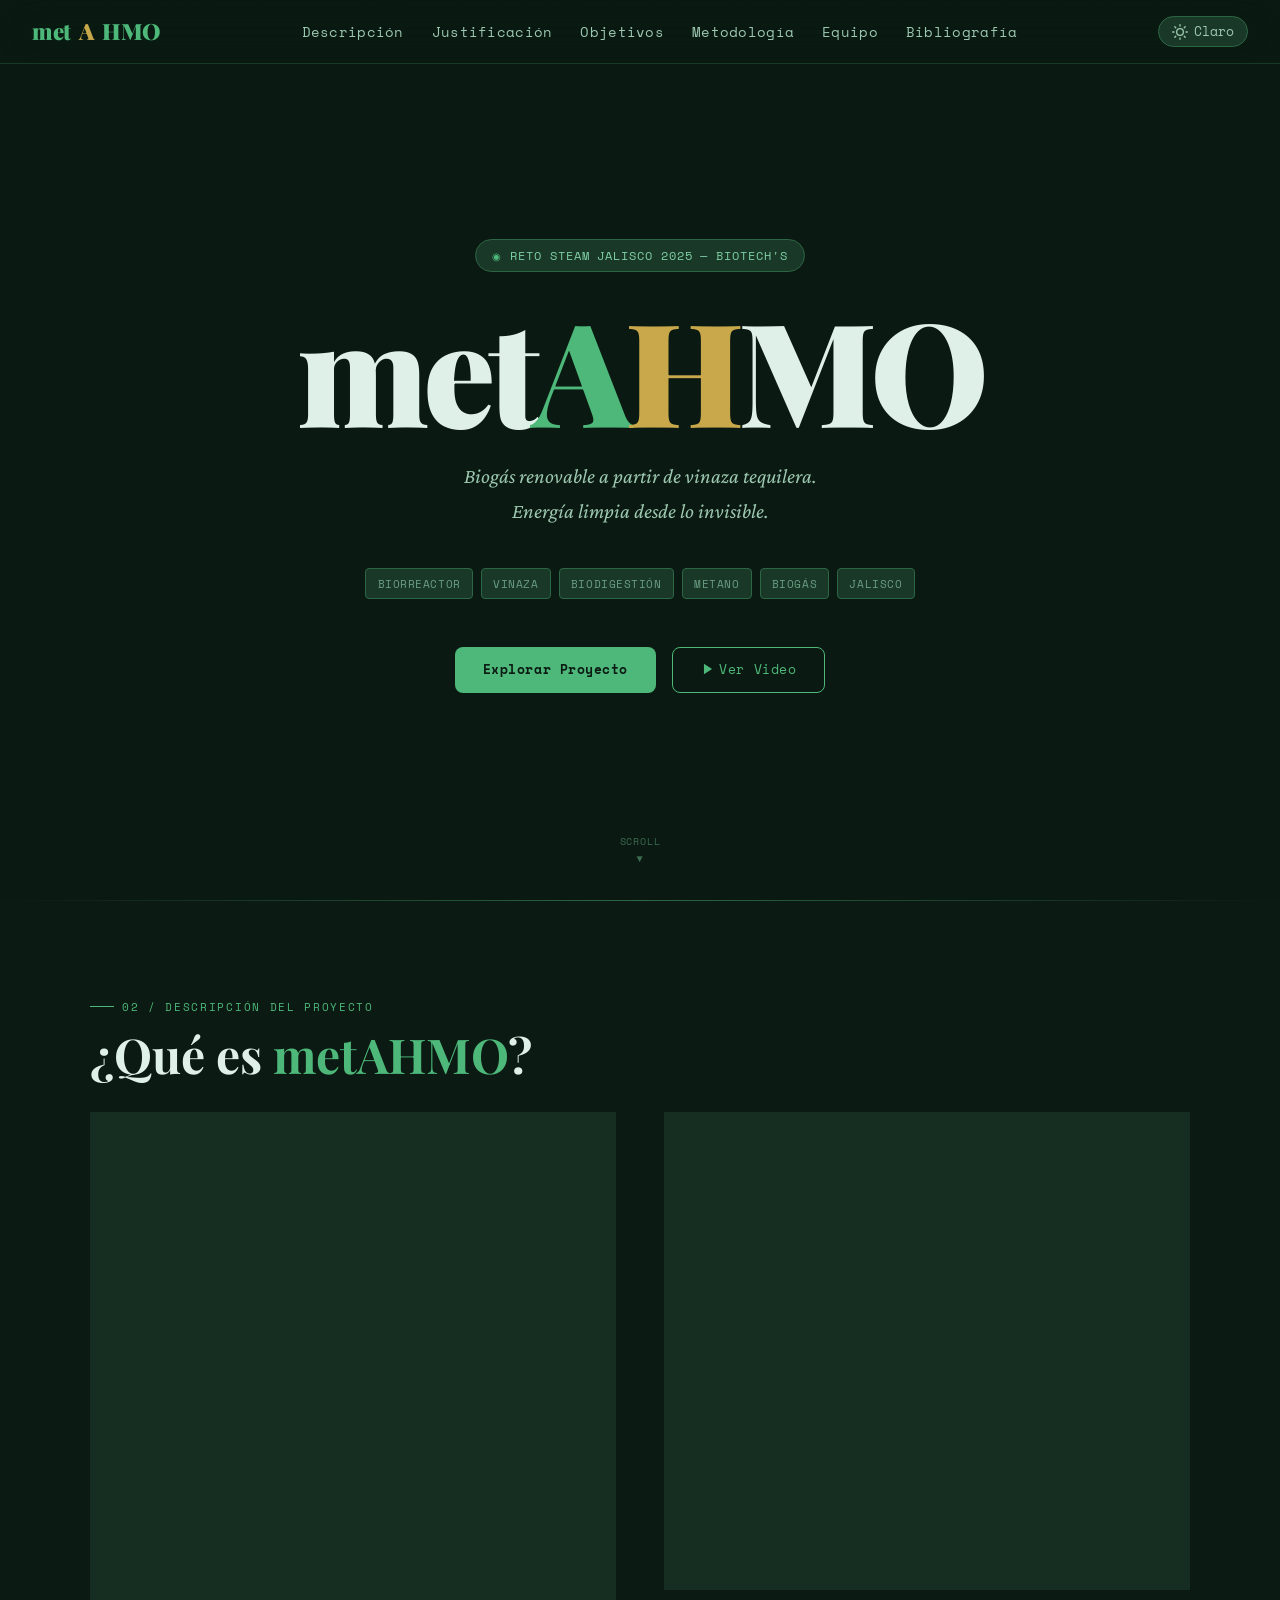
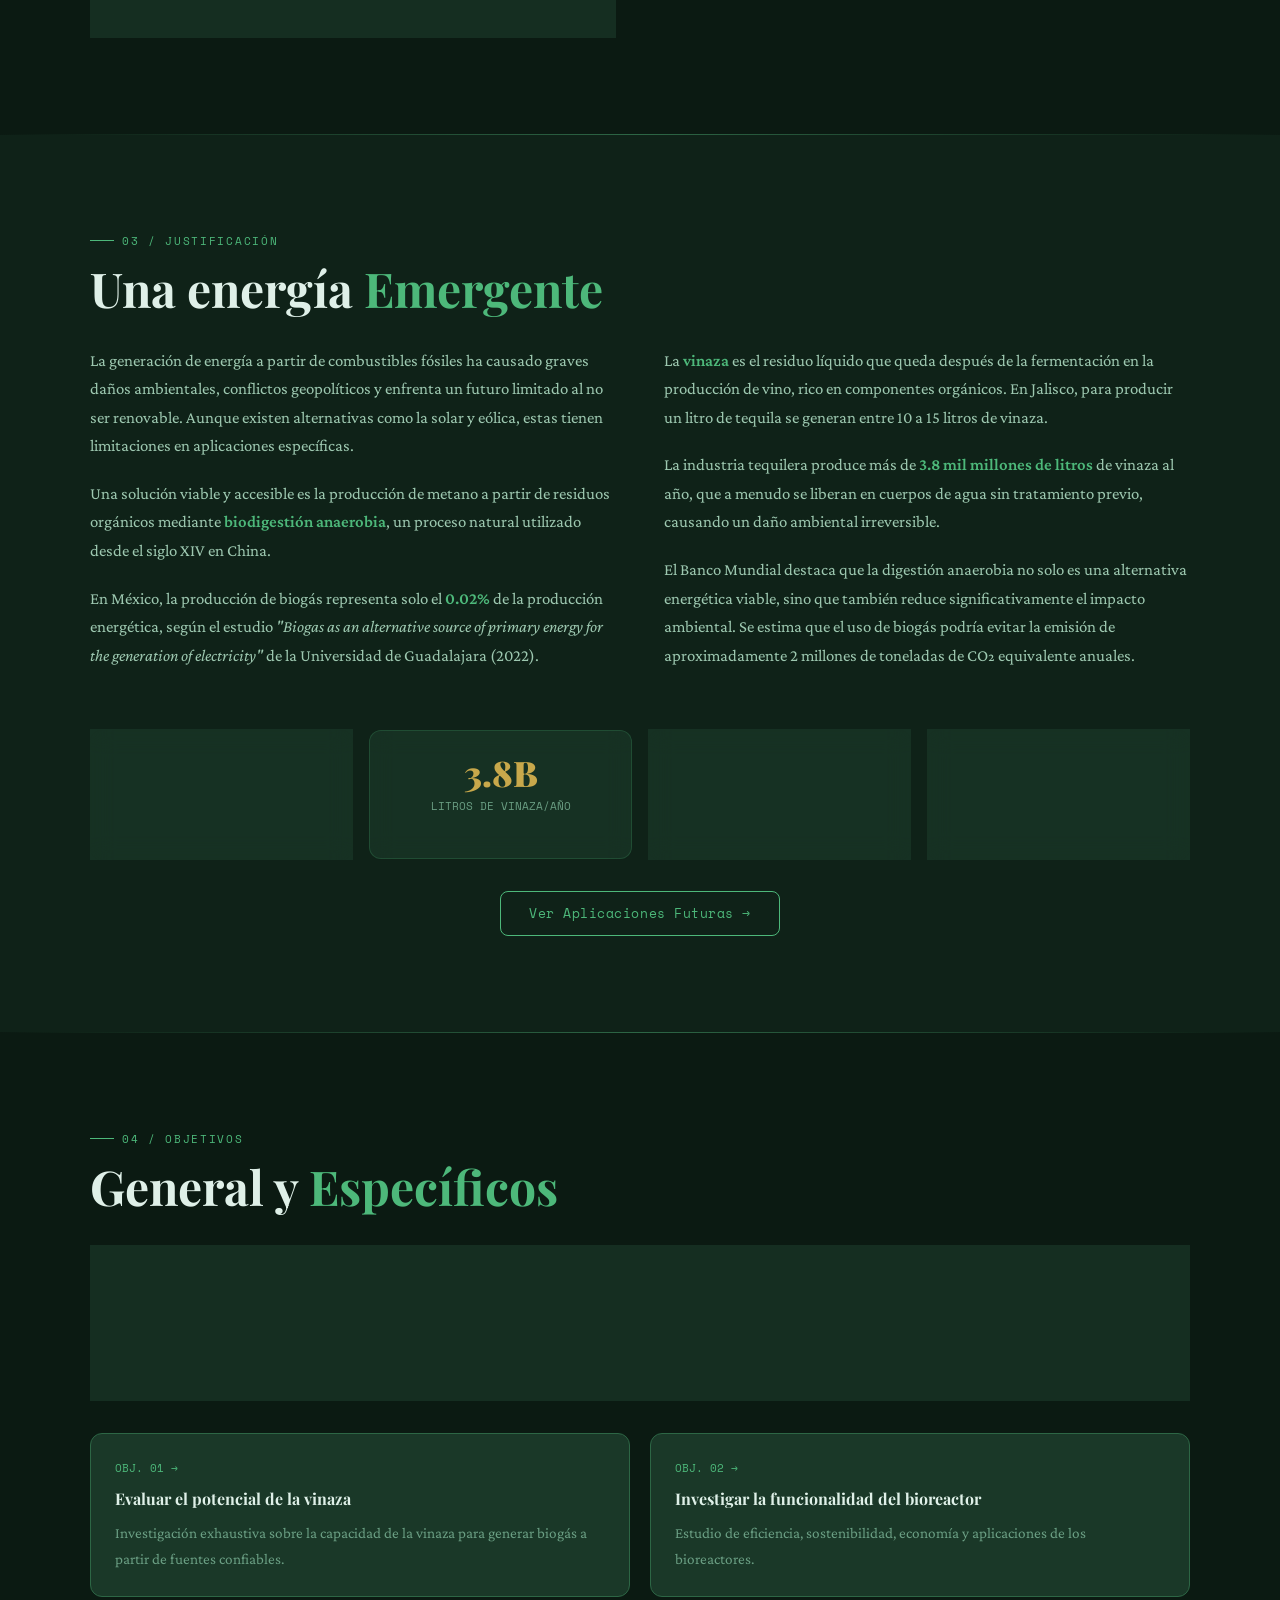
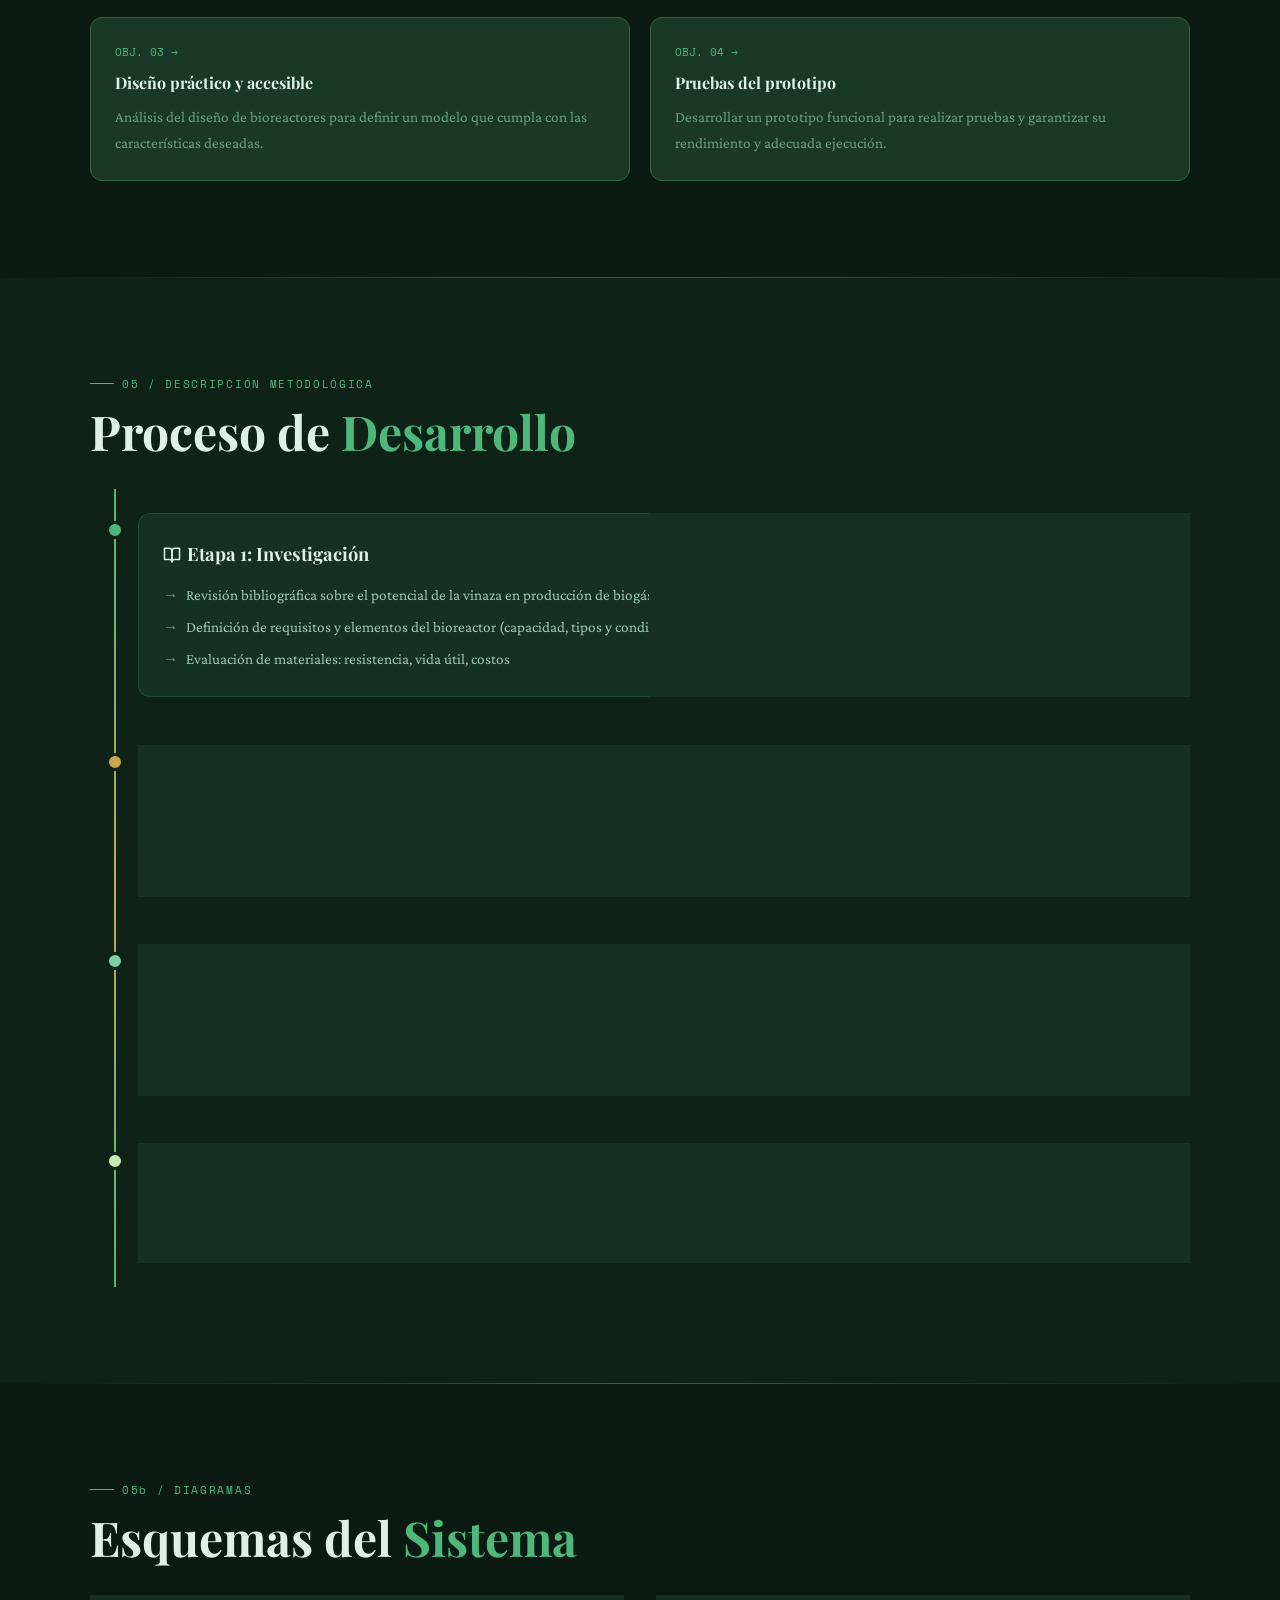
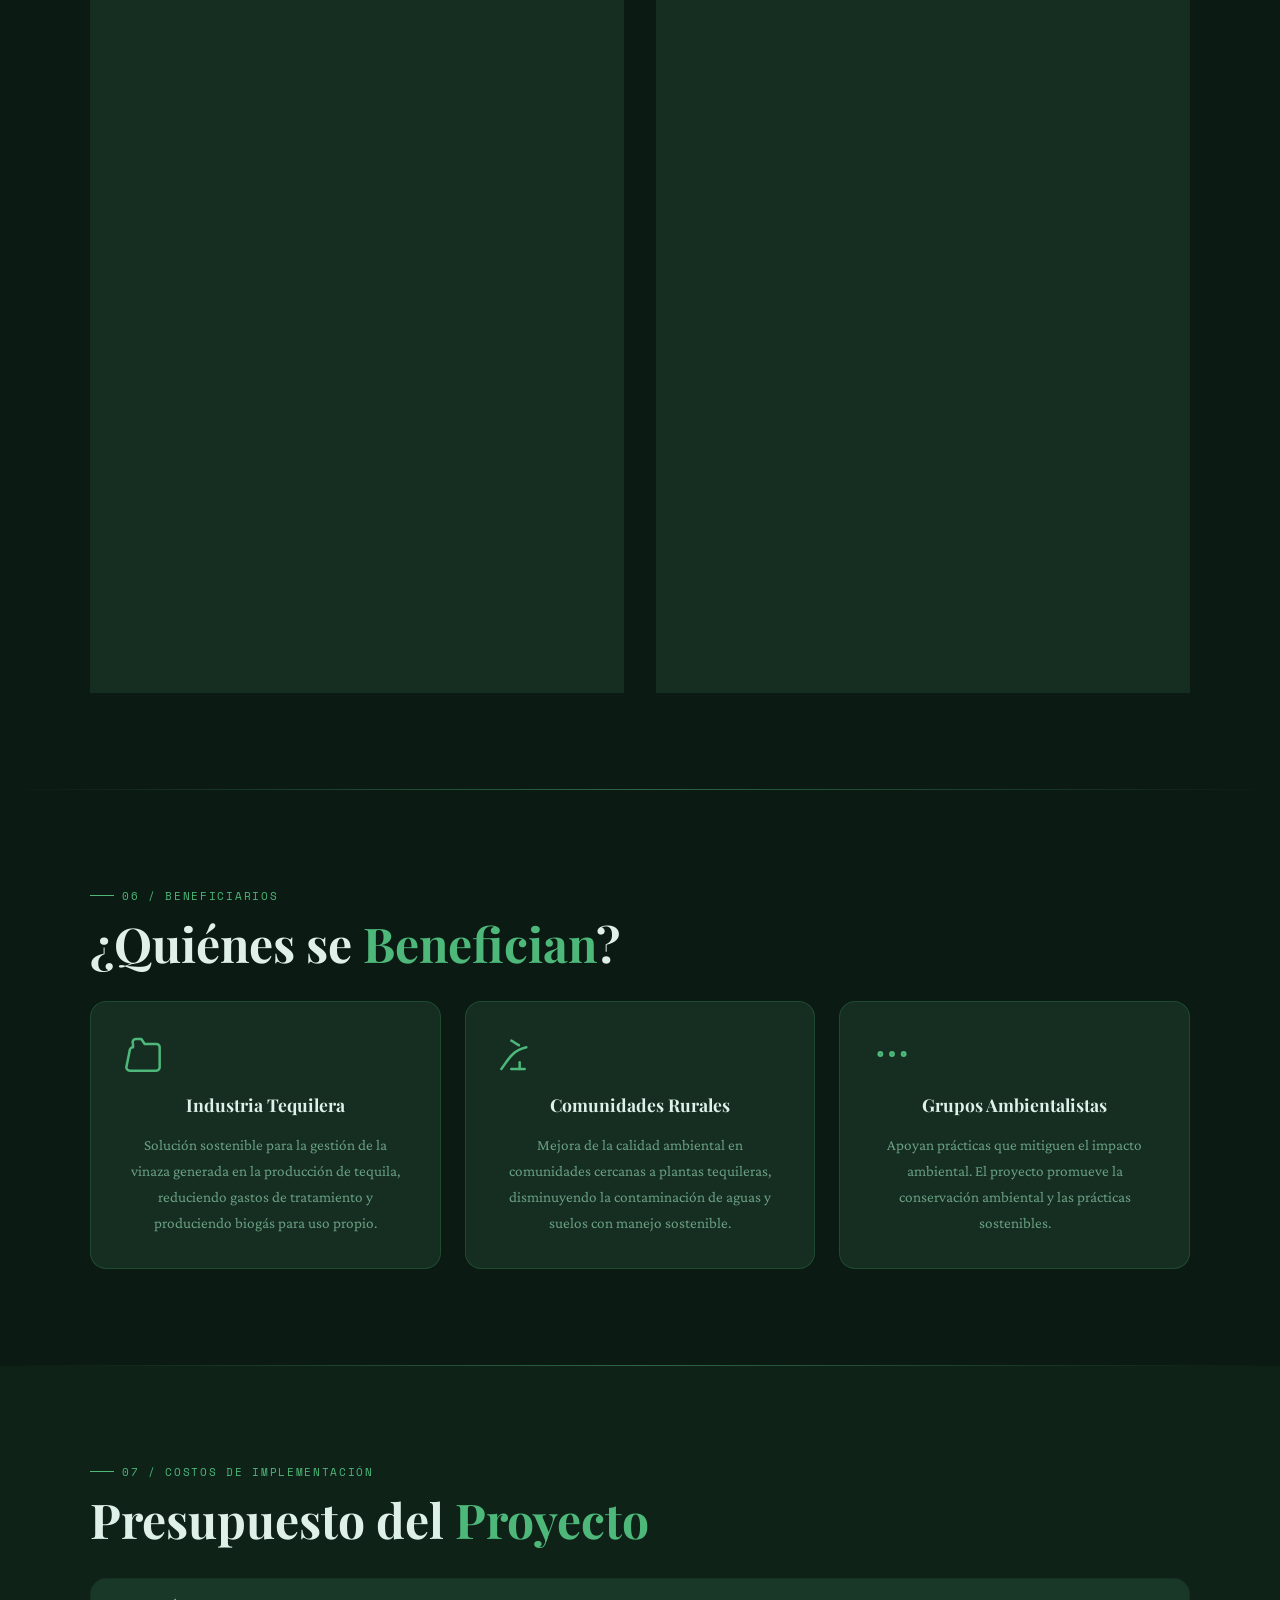
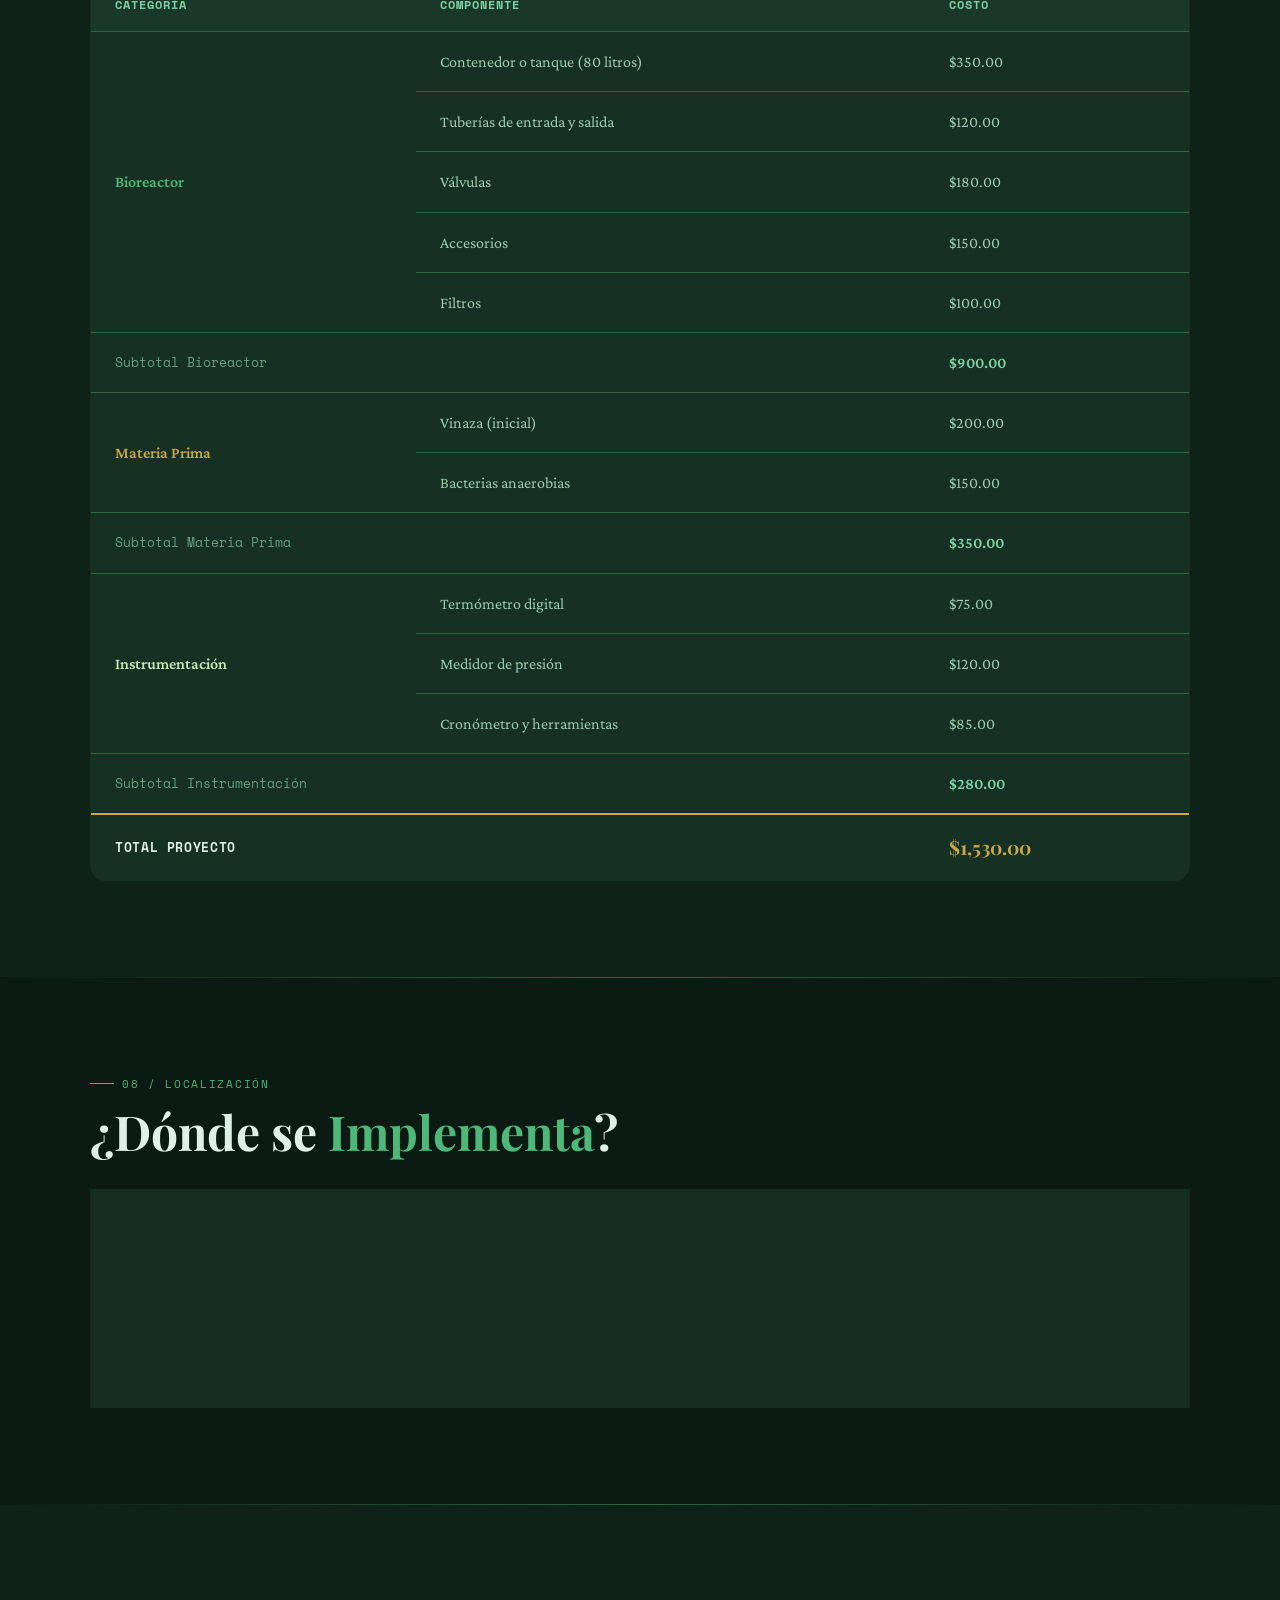
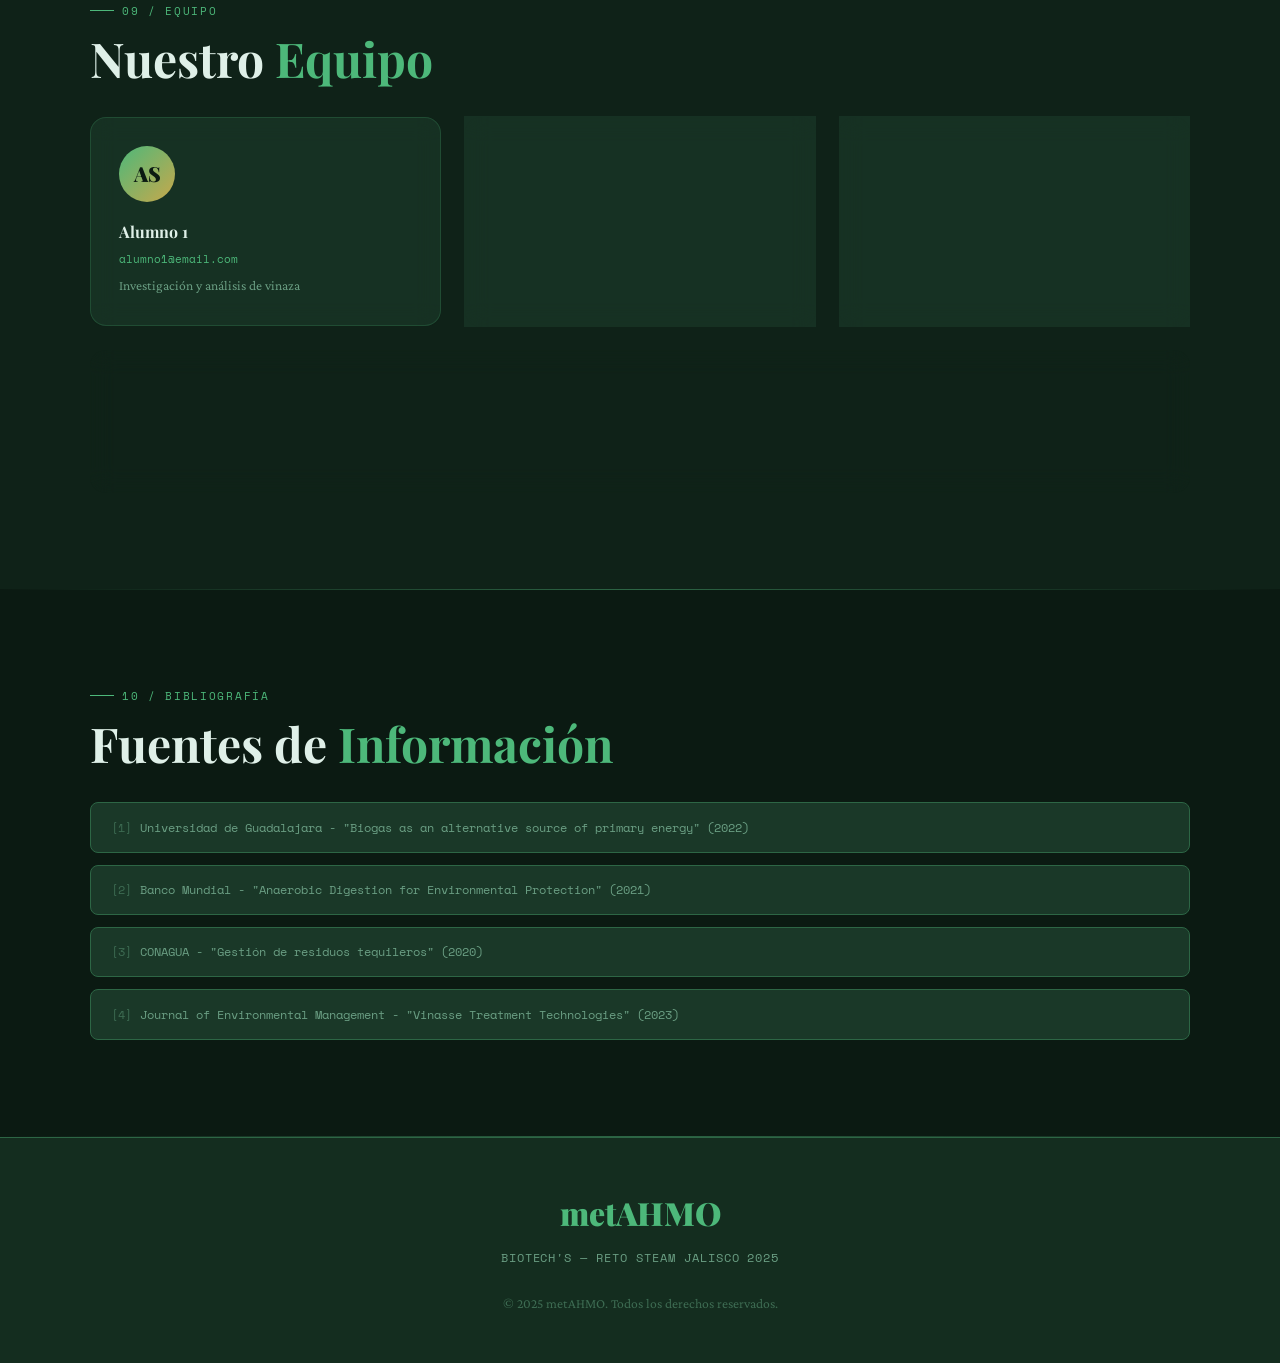
==== index.html @ d29d933d "Refactor HTML - separate CSS and JavaScript files" ====
<!DOCTYPE html>
<html lang="es" data-theme="dark">
<head>
<meta charset="UTF-8">
<meta name="viewport" content="width=device-width, initial-scale=1.0">
<title>metAHMO — Reto STEAM Jalisco 2025</title>
<link href="https://fonts.googleapis.com/css2?family=Playfair+Display:ital,wght@0,400;0,700;0,900;1,400&family=Crimson+Pro:ital,wght@0,300;0,400;0,600;1,300&family=Space+Mono:wght@400;700&display=swap" rel="stylesheet">
<link rel="stylesheet" href="styles.css">
</head>
<body>

<!-- RIPPLE BACKGROUND -->
<div class="ripple-bg" aria-hidden="true">
  <span></span><span></span><span></span><span></span>
</div>

<!-- NAVBAR -->
<nav id="navbar">
  <a class="nav-logo" href="#inicio">met<span class="dot">A</span>HMO</a>
  <ul class="nav-links" id="navLinks">
    <li><a href="#descripcion">Descripción</a></li>
    <li><a href="#justificacion">Justificación</a></li>
    <li><a href="#objetivos">Objetivos</a></li>
    <li><a href="#metodologia">Metodología</a></li>
    <li><a href="#equipo">Equipo</a></li>
    <li><a href="#bibliografia">Bibliografía</a></li>
  </ul>
  <div class="nav-right">
    <button class="theme-btn" onclick="toggleTheme()" id="themeBtn">
      <span class="theme-icon" id="themeIcon">
        <svg id="iconSun" viewBox="0 0 24 24"><circle cx="12" cy="12" r="5"/><line x1="12" y1="1" x2="12" y2="3"/><line x1="12" y1="21" x2="12" y2="23"/><line x1="4.22" y1="4.22" x2="5.64" y2="5.64"/><line x1="18.36" y1="18.36" x2="19.78" y2="19.78"/><line x1="1" y1="12" x2="3" y2="12"/><line x1="21" y1="12" x2="23" y2="12"/><line x1="4.22" y1="19.78" x2="5.64" y2="18.36"/><line x1="18.36" y1="5.64" x2="19.78" y2="4.22"/></svg>
        <svg id="iconMoon" viewBox="0 0 24 24" style="display:none"><path d="M21 12.79A9 9 0 1 1 11.21 3 7 7 0 0 0 21 12.79z"/></svg>
      </span>
      <span id="themeLabel">Claro</span>
    </button>
    <div class="hamburger" onclick="toggleMenu()" id="hamburger">
      <span></span><span></span><span></span>
    </div>
  </div>
</nav>

<!-- ══════════════════════════════════════════ HERO -->
<section class="hero" id="inicio">
  <div class="hero-badge">RETO STEAM JALISCO 2025 — BIOTECH'S</div>
  <h1 class="hero-title">
    <span class="main">met<span class="accent-word">A</span><span class="gold-word">H</span>MO</span>
  </h1>
  <p class="hero-subtitle">
    Biogás renovable a partir de vinaza tequilera.<br>
    <em>Energía limpia desde lo invisible.</em>
  </p>
  <div class="hero-tags">
    <span class="tag">BIORREACTOR</span>
    <span class="tag">VINAZA</span>
    <span class="tag">BIODIGESTIÓN</span>
    <span class="tag">METANO</span>
    <span class="tag">BIOGÁS</span>
    <span class="tag">JALISCO</span>
  </div>
  <div class="hero-cta">
    <a class="btn-primary" href="#descripcion">Explorar Proyecto</a>
    <button class="btn-outline" onclick="openModal('modal-video')"><svg width="14" height="14" viewBox="0 0 24 24" fill="currentColor" stroke="none" style="display:inline;vertical-align:-2px;margin-right:0.3rem"><polygon points="5 3 19 12 5 21 5 3"></polygon></svg>Ver Video</button>
  </div>
  <div class="scroll-hint">SCROLL<br>▼</div>
</section>

<div class="divider"></div>

<!-- ══════════════════════════════════════════ DESCRIPCIÓN -->
<section id="descripcion">
  <div class="section-inner reveal">
    <div class="section-label">02 / DESCRIPCIÓN DEL PROYECTO</div>
    <h2 class="section-title">¿Qué es <em>metAHMO</em>?</h2>
    <div class="desc-grid">
      <div class="desc-card">
        <div class="lang-badge">
          <svg width="18" height="14" viewBox="0 0 18 14" fill="none" xmlns="http://www.w3.org/2000/svg" style="border-radius:2px;flex-shrink:0"><rect width="6" height="14" fill="#006847"/><rect x="6" width="6" height="14" fill="#FFFFFF"/><rect x="12" width="6" height="14" fill="#CE1126"/></svg>
          ESPAÑOL
        </div>
        <p>Nuestro proyecto consiste en la creación de un <strong>bioreactor de 80 litros</strong> para la producción de biogás, una fuente de energía limpia y sustentable obtenida a partir de la <strong>vinaza</strong>, residuo líquido de la industria tequilera.</p>
        <p>Este sistema aprovechará la <strong>biodigestión anaerobia</strong> para convertir este residuo líquido en gas metano utilizable como combustible. No solo nos enfocamos en la eficiencia energética, sino también en la sostenibilidad ambiental.</p>
        <p>Elegimos el nombre <strong>"MetAhmo"</strong> porque refleja la esencia del proyecto: la primera parte hace referencia al metano, el principal combustible generado, mientras que "Ahmo", en náhuatl, significa agua.</p>
        <div class="keywords">
          <span class="tag">Biorreactor</span>
          <span class="tag">Vinaza</span>
          <span class="tag">Biodigestión</span>
          <span class="tag">Metano</span>
          <span class="tag">Biogás</span>
        </div>
      </div>
      <div class="desc-card">
        <div class="lang-badge" style="color:var(--text3);">
          <svg width="18" height="14" viewBox="0 0 18 14" fill="none" xmlns="http://www.w3.org/2000/svg" style="border-radius:2px;flex-shrink:0"><rect width="18" height="14" fill="#B22234"/><rect y="1" width="18" height="1" fill="#FFFFFF"/><rect y="3" width="18" height="1" fill="#FFFFFF"/><rect y="5" width="18" height="1" fill="#FFFFFF"/><rect y="7" width="18" height="1" fill="#FFFFFF"/><rect y="9" width="18" height="1" fill="#FFFFFF"/><rect y="11" width="18" height="1" fill="#FFFFFF"/><rect y="13" width="18" height="1" fill="#FFFFFF"/><rect width="7" height="7" fill="#3C3B6B"/></svg>
          ENGLISH
        </div>
        <p style="font-style:italic; color:var(--text3);">Our project involves the creation of an <strong style="color:var(--accent2)">80-liter bioreactor</strong> for the production of biogas, a clean and sustainable energy source obtained from <strong style="color:var(--accent2)">vinasse</strong>, a liquid waste from the tequila industry.</p>
        <p style="font-style:italic; color:var(--text3);">This system will leverage anaerobic <strong style="color:var(--accent2)">biodigestion</strong> to convert this liquid waste into usable methane gas as fuel. We focus not only on energy efficiency but also on environmental sustainability.</p>
        <p style="font-style:italic; color:var(--text3);">We chose the name <strong style="color:var(--accent2)">"MetAhmo"</strong> because it reflects the essence of the project: the first part refers to methane, the main fuel generated, while "Ahmo" in Nahuatl means water.</p>
        <div class="keywords">
          <span class="tag">Bioreactor</span>
          <span class="tag">Vinasse</span>
          <span class="tag">Biodigestion</span>
          <span class="tag">Methane</span>
          <span class="tag">Biogas</span>
        </div>
      </div>
    </div>
  </div>
</section>

<div class="divider"></div>

<!-- ══════════════════════════════════════════ JUSTIFICACIÓN -->
<section id="justificacion">
  <div class="section-inner reveal">
    <div class="section-label">03 / JUSTIFICACIÓN</div>
    <h2 class="section-title">Una energía <em>Emergente</em></h2>
    <div class="just-content">
      <p>La generación de energía a partir de combustibles fósiles ha causado graves daños ambientales, conflictos geopolíticos y enfrenta un futuro limitado al no ser renovable. Aunque existen alternativas como la solar y eólica, estas tienen limitaciones en aplicaciones específicas.</p>
      <p>Una solución viable y accesible es la producción de metano a partir de residuos orgánicos mediante <strong>biodigestión anaerobia</strong>, un proceso natural utilizado desde el siglo XIV en China.</p>
      <p>En México, la producción de biogás representa solo el <strong>0.02%</strong> de la producción energética, según el estudio <em>"Biogas as an alternative source of primary energy for the generation of electricity"</em> de la Universidad de Guadalajara (2022).</p>
      <p>La <strong>vinaza</strong> es el residuo líquido que queda después de la fermentación en la producción de vino, rico en componentes orgánicos. En Jalisco, para producir un litro de tequila se generan entre 10 a 15 litros de vinaza.</p>
      <p>La industria tequilera produce más de <strong>3.8 mil millones de litros</strong> de vinaza al año, que a menudo se liberan en cuerpos de agua sin tratamiento previo, causando un daño ambiental irreversible.</p>
      <p>El Banco Mundial destaca que la digestión anaerobia no solo es una alternativa energética viable, sino que también reduce significativamente el impacto ambiental. Se estima que el uso de biogás podría evitar la emisión de aproximadamente 2 millones de toneladas de CO₂ equivalente anuales.</p>
    </div>
    <div class="stat-row" style="columns:1; display:grid; grid-template-columns:repeat(4,1fr); gap:1rem; margin-top:2.5rem;">
      <div class="stat-card">
        <span class="stat-num">0.02%</span>
        <div class="stat-label">DE ENERGÍA EN MÉXICO VÍA BIOGÁS</div>
      </div>
      <div class="stat-card">
        <span class="stat-num">3.8B</span>
        <div class="stat-label">LITROS DE VINAZA/AÑO</div>
      </div>
      <div class="stat-card">
        <span class="stat-num">435K</span>
        <div class="stat-label">AUTOS EQUIVALENTES EVITADOS</div>
      </div>
      <div class="stat-card">
        <span class="stat-num">2M</span>
        <div class="stat-label">TON CO₂-EQ REDUCIDAS</div>
      </div>
    </div>
    <div style="text-align:center; margin-top:2rem;">
      <button class="btn-outline" onclick="openModal('modal-futuro')">Ver Aplicaciones Futuras →</button>
    </div>
  </div>
</section>

<div class="divider"></div>

<!-- ══════════════════════════════════════════ OBJETIVOS -->
<section id="objetivos">
  <div class="section-inner reveal">
    <div class="section-label">04 / OBJETIVOS</div>
    <h2 class="section-title">General y <em>Específicos</em></h2>
    <div class="obj-main">
      El objetivo de este proyecto es <strong>aprovechar al máximo la vinaza</strong>, utilizarla como materia prima para la producción de biogás. En este proceso se busca contribuir a la disminución de contaminación ambiental, generar energía renovable y demostrar la viabilidad técnica y económica de los bioreactores anaerobios.
    </div>
    <div class="obj-grid">
      <div class="obj-item" onclick="openModal('modal-obj1')">
        <div class="obj-num">OBJ. 01 →</div>
        <h4>Evaluar el potencial de la vinaza</h4>
        <p>Investigación exhaustiva sobre la capacidad de la vinaza para generar biogás a partir de fuentes confiables.</p>
      </div>
      <div class="obj-item" onclick="openModal('modal-obj2')">
        <div class="obj-num">OBJ. 02 →</div>
        <h4>Investigar la funcionalidad del bioreactor</h4>
        <p>Estudio de eficiencia, sostenibilidad, economía y aplicaciones de los bioreactores.</p>
      </div>
      <div class="obj-item" onclick="openModal('modal-obj3')">
        <div class="obj-num">OBJ. 03 →</div>
        <h4>Diseño práctico y accesible</h4>
        <p>Análisis del diseño de bioreactores para definir un modelo que cumpla con las características deseadas.</p>
      </div>
      <div class="obj-item" onclick="openModal('modal-obj4')">
        <div class="obj-num">OBJ. 04 →</div>
        <h4>Pruebas del prototipo</h4>
        <p>Desarrollar un prototipo funcional para realizar pruebas y garantizar su rendimiento y adecuada ejecución.</p>
      </div>
    </div>
  </div>
</section>

<div class="divider"></div>

<!-- ══════════════════════════════════════════ METODOLOGÍA -->
<section id="metodologia">
  <div class="section-inner reveal">
    <div class="section-label">05 / DESCRIPCIÓN METODOLÓGICA</div>
    <h2 class="section-title">Proceso de <em>Desarrollo</em></h2>
    <div class="method-steps">
      <div class="method-step">
        <div class="step-dot"></div>
        <div class="step-content">
          <h3><svg width="18" height="18" viewBox="0 0 24 24" fill="none" stroke="currentColor" stroke-width="2" stroke-linecap="round" stroke-linejoin="round" style="display:inline;vertical-align:-3px;margin-right:0.4rem"><path d="M2 3h6a4 4 0 0 1 4 4v14a3 3 0 0 0-3-3H2z"></path><path d="M22 3h-6a4 4 0 0 0-4 4v14a3 3 0 0 1 3-3h7z"></path></svg>Etapa 1: Investigación</h3>
          <ul class="step-list">
            <li>Revisión bibliográfica sobre el potencial de la vinaza en producción de biogás</li>
            <li>Definición de requisitos y elementos del bioreactor (capacidad, tipos y condiciones de operación)</li>
            <li>Evaluación de materiales: resistencia, vida útil, costos</li>
          </ul>
        </div>
      </div>
      <div class="method-step">
        <div class="step-dot" style="background:var(--gold)"></div>
        <div class="step-content">
          <h3><svg width="18" height="18" viewBox="0 0 24 24" fill="none" stroke="currentColor" stroke-width="2" stroke-linecap="round" stroke-linejoin="round" style="display:inline;vertical-align:-3px;margin-right:0.4rem"><path d="M12 2v20M2 12h20"></path></svg>Etapa 2: Diseño</h3>
          <ul class="step-list">
            <li>Diagrama de representación del proceso de inicio a final</li>
            <li>Selección de materiales adecuados y diseño estructural seguro y eficiente</li>
          </ul>
        </div>
      </div>
      <div class="method-step">
        <div class="step-dot" style="background:var(--accent2)"></div>
        <div class="step-content">
          <h3><svg width="18" height="18" viewBox="0 0 24 24" fill="none" stroke="currentColor" stroke-width="2" stroke-linecap="round" stroke-linejoin="round" style="display:inline;vertical-align:-3px;margin-right:0.4rem"><circle cx="12" cy="12" r="1"></circle><circle cx="19" cy="12" r="1"></circle><circle cx="5" cy="12" r="1"></circle></svg>Etapa 3: Pruebas</h3>
          <ul class="step-list">
            <li>Evaluación de la producción de biogás por medio de pruebas piloto</li>
            <li>Monitoreo de parámetros: temperatura, producción diaria</li>
          </ul>
        </div>
      </div>
      <div class="method-step">
        <div class="step-dot" style="background:var(--accent3)"></div>
        <div class="step-content">
          <h3><svg width="18" height="18" viewBox="0 0 24 24" fill="none" stroke="currentColor" stroke-width="2" stroke-linecap="round" stroke-linejoin="round" style="display:inline;vertical-align:-3px;margin-right:0.4rem"><polyline points="23 6 13 16 8 11 2 17"></polyline><polyline points="17 6 23 6 23 12"></polyline></svg>Etapa 4: Optimización</h3>
          <ul class="step-list">
            <li>Adecuaciones en diseño u operación de acuerdo con los resultados obtenidos en las pruebas iniciales</li>
          </ul>
        </div>
      </div>
    </div>
  </div>
</section>

<div class="divider"></div>

<!-- ══════════════════════════════════════════ DIAGRAMAS -->
<section id="diagrama">
  <div class="section-inner reveal">
    <div class="section-label">05b / DIAGRAMAS</div>
    <h2 class="section-title">Esquemas del <em>Sistema</em></h2>
    <div class="diagram-grid">
      <div class="diagram-card">
        <h3><svg width="16" height="16" viewBox="0 0 24 24" fill="none" stroke="currentColor" stroke-width="2" stroke-linecap="round" stroke-linejoin="round" style="display:inline;vertical-align:-2px;margin-right:0.4rem"><path d="M12 2L2 7l10 5 10-5-10-5z"></path><polyline points="2 17 12 22 22 17"></polyline><polyline points="2 12 12 17 22 12"></polyline></svg>Flujo del Proceso</h3>
        <div class="flow">
          <div class="flow-node">Etapa de Investigación</div>
          <ul class="flow-bullets">
            <li>Investigación</li>
            <li>Especificaciones</li>
            <li>Selección de materiales</li>
          </ul>
          <div class="flow-arrow">↓</div>
          <div class="flow-node">Diseño del Prototipo</div>
          <ul class="flow-bullets">
            <li>Esquema de función</li>
            <li>Diseño estructural</li>
          </ul>
          <div class="flow-arrow">↓</div>
          <div class="flow-node">Pruebas de Validación</div>
          <ul class="flow-bullets">
            <li>Pruebas iniciales</li>
          </ul>
          <div class="flow-arrow">↓</div>
          <div class="flow-node" style="border-color:var(--gold); color:var(--gold);">Análisis de Resultados</div>
          <ul class="flow-bullets">
            <li>Ajustes finales</li>
          </ul>
        </div>
      </div>
      <div class="diagram-card">
        <h3><svg width="16" height="16" viewBox="0 0 24 24" fill="none" stroke="currentColor" stroke-width="2" stroke-linecap="round" stroke-linejoin="round" style="display:inline;vertical-align:-2px;margin-right:0.4rem"><path d="M6 9l12 0"></path><path d="M6 20h12a2 2 0 0 0 2-2V9a2 2 0 0 0-2-2H6a2 2 0 0 0-2 2v9a2 2 0 0 0 2 2z"></path><rect x="9" y="5" width="6" height="4"></rect></svg>Diagrama del Biorreactor</h3>
        <div style="display:flex; flex-direction:column; align-items:center; gap:0.5rem; font-family:'Space Mono',monospace; font-size:0.72rem; color:var(--text3); padding:1rem 0;">
          <div style="background:var(--surface); border:2px solid var(--border); border-radius:6px; padding:0.5rem 1.25rem; color:var(--accent); font-size:0.7rem; display:flex; gap:0.5rem; align-items:center;">◉ Entrada de Vinaza</div>
          <div style="background:var(--surface); border:2px solid var(--border); border-radius:6px; padding:0.5rem 1.25rem; color:var(--accent); font-size:0.7rem; display:flex; gap:0.5rem; align-items:center;">◉ Salida de Gas</div>
          <div style="background:var(--surface2); border:2px solid var(--accent); border-radius:6px; padding:0.5rem 1.25rem; color:var(--text); font-size:0.7rem; width:90%; text-align:center;">TAPA Y VÁLVULAS DE CONTROL</div>
          <div style="background:linear-gradient(180deg,var(--surface2),var(--surface)); border:2px solid var(--accent); border-top:none; border-bottom:none; padding:1.5rem 1.25rem; width:100%; text-align:center; position:relative; color:var(--text);">
            Sección de almacenamiento de gas
            <div style="position:absolute; right:-8px; top:50%; transform:translateY(-50%); font-size:0.65rem; color:var(--gold); white-space:nowrap; background:var(--bg2); padding:0.2rem 0.4rem; border-radius:2px;">→ Salida</div>
          </div>
          <div style="background:var(--surface2); border:2px solid var(--accent); border-top:none; border-radius:0 0 8px 8px; padding:0.75rem 1.25rem; width:90%; text-align:center; color:var(--text3);">
            ⬤ Desagüe
          </div>
          <div style="margin-top:1rem; background:var(--surface); border:1px solid var(--border); border-radius:8px; padding:0.75rem 1rem; font-size:0.68rem; color:var(--text3); text-align:left; width:90%;">
            <em>Capacidad total: 80 litros. El sistema incluye cierre hermético para optimizar la producción de biogás mediante biodigestión anaerobia.</em>
          </div>
        </div>
      </div>
    </div>
  </div>
</section>

<div class="divider"></div>

<!-- ══════════════════════════════════════════ BENEFICIARIOS -->
<section id="beneficiarios">
  <div class="section-inner reveal">
    <div class="section-label">06 / BENEFICIARIOS</div>
    <h2 class="section-title">¿Quiénes se <em>Benefician</em>?</h2>
    <div class="bene-grid">
      <div class="bene-card">
        <span class="bene-icon"><svg width="40" height="40" viewBox="0 0 24 24" fill="none" stroke="var(--accent)" stroke-width="1.5" stroke-linecap="round" stroke-linejoin="round"><path d="M2 20a2 2 0 0 0 2 2h16a2 2 0 0 0 2-2V8a2 2 0 0 0-2-2h-7l-2-3h-3a2 2 0 0 0-2 3v2a2 2 0 0 0-2 2z"></path></svg></span>
        <h3>Industria Tequilera</h3>
        <p>Solución sostenible para la gestión de la vinaza generada en la producción de tequila, reduciendo gastos de tratamiento y produciendo biogás para uso propio.</p>
      </div>
      <div class="bene-card">
        <span class="bene-icon"><svg width="40" height="40" viewBox="0 0 24 24" fill="none" stroke="var(--accent)" stroke-width="1.5" stroke-linecap="round" stroke-linejoin="round"><path d="M17 8C8 10 5.45826 16.6559 2 21"></path><path d="M12.56 6.75C10.484 5.99 9.989 4.95 8 4"></path><path d="M13 17v4"></path><path d="M8 21h8"></path></svg></span>
        <h3>Comunidades Rurales</h3>
        <p>Mejora de la calidad ambiental en comunidades cercanas a plantas tequileras, disminuyendo la contaminación de aguas y suelos con manejo sostenible.</p>
      </div>
      <div class="bene-card">
        <span class="bene-icon"><svg width="40" height="40" viewBox="0 0 24 24" fill="none" stroke="var(--accent)" stroke-width="1.5" stroke-linecap="round" stroke-linejoin="round"><circle cx="12" cy="12" r="1"></circle><circle cx="19" cy="12" r="1"></circle><circle cx="5" cy="12" r="1"></circle></svg></span>
        <h3>Grupos Ambientalistas</h3>
        <p>Apoyan prácticas que mitiguen el impacto ambiental. El proyecto promueve la conservación ambiental y las prácticas sostenibles.</p>
      </div>
    </div>
  </div>
</section>

<div class="divider"></div>

<!-- ══════════════════════════════════════════ COSTOS -->
<section id="costos">
  <div class="section-inner reveal">
    <div class="section-label">07 / COSTOS DE IMPLEMENTACIÓN</div>
    <h2 class="section-title">Presupuesto del <em>Proyecto</em></h2>
    <table class="cost-table">
      <thead>
        <tr>
          <th>CATEGORÍA</th>
          <th>COMPONENTE</th>
          <th>COSTO</th>
        </tr>
      </thead>
      <tbody>
        <tr>
          <td rowspan="5" style="color:var(--accent); font-weight:600;">Bioreactor</td>
          <td>Contenedor o tanque (80 litros)</td>
          <td>$350.00</td>
        </tr>
        <tr><td>Tuberías de entrada y salida</td><td>$120.00</td></tr>
        <tr><td>Válvulas</td><td>$180.00</td></tr>
        <tr><td>Accesorios</td><td>$150.00</td></tr>
        <tr><td>Filtros</td><td>$100.00</td></tr>
        <tr>
          <td colspan="2" style="font-family:'Space Mono',monospace; font-size:0.8rem; color:var(--text3);">Subtotal Bioreactor</td>
          <td style="color:var(--accent2); font-weight:600;">$900.00</td>
        </tr>
        <tr>
          <td rowspan="2" style="color:var(--gold); font-weight:600;">Materia Prima</td>
          <td>Vinaza (inicial)</td>
          <td>$200.00</td>
        </tr>
        <tr><td>Bacterias anaerobias</td><td>$150.00</td></tr>
        <tr>
          <td colspan="2" style="font-family:'Space Mono',monospace; font-size:0.8rem; color:var(--text3);">Subtotal Materia Prima</td>
          <td style="color:var(--accent2); font-weight:600;">$350.00</td>
        </tr>
        <tr>
          <td rowspan="3" style="color:var(--accent3); font-weight:600;">Instrumentación</td>
          <td>Termómetro digital</td>
          <td>$75.00</td>
        </tr>
        <tr><td>Medidor de presión</td><td>$120.00</td></tr>
        <tr><td>Cronómetro y herramientas</td><td>$85.00</td></tr>
        <tr>
          <td colspan="2" style="font-family:'Space Mono',monospace; font-size:0.8rem; color:var(--text3);">Subtotal Instrumentación</td>
          <td style="color:var(--accent2); font-weight:600;">$280.00</td>
        </tr>
        <tr class="total">
          <td colspan="2" style="font-family:'Space Mono',monospace; font-size:0.8rem; letter-spacing:0.05em; color:var(--text);">TOTAL PROYECTO</td>
          <td>$1,530.00</td>
        </tr>
      </tbody>
    </table>
  </div>
</section>

<div class="divider"></div>

<!-- ══════════════════════════════════════════ LOCALIZACIÓN -->
<section id="localizacion">
  <div class="section-inner reveal">
    <div class="section-label">08 / LOCALIZACIÓN</div>
    <h2 class="section-title">¿Dónde se <em>Implementa</em>?</h2>
    <div class="loc-card">
      <span class="loc-icon">📍</span>
      <div class="loc-info">
        <h3>Jalisco, México</h3>
        <p>El proyecto se implementará en una de las zonas productoras de tequila, con acceso directo a vinaza de plantas distileras locales.</p>
        <div class="loc-detail">Tequila, Jalisco — Centro Productor Tequilero</div>
      </div>
    </div>
  </div>
</section>

<div class="divider"></div>

<!-- ══════════════════════════════════════════ EQUIPO -->
<section id="equipo">
  <div class="section-inner reveal">
    <div class="section-label">09 / EQUIPO</div>
    <h2 class="section-title">Nuestro <em>Equipo</em></h2>
    <div class="team-grid">
      <div class="member-card">
        <div class="member-avatar">AS</div>
        <h3>Alumno 1</h3>
        <div class="member-email">alumno1@email.com</div>
        <div class="member-detail">Investigación y análisis de vinaza</div>
      </div>
      <div class="member-card">
        <div class="member-avatar">AS</div>
        <h3>Alumno 2</h3>
        <div class="member-email">alumno2@email.com</div>
        <div class="member-detail">Diseño del bioreactor</div>
      </div>
      <div class="member-card">
        <div class="member-avatar">AS</div>
        <h3>Alumno 3</h3>
        <div class="member-email">alumno3@email.com</div>
        <div class="member-detail">Pruebas y monitoreo</div>
      </div>
      <div class="advisor-card">
        <div class="advisor-avatar">AS</div>
        <div class="advisor-info">
          <div class="role">ASESOR / MENTOR</div>
          <h3>Profesor Asesor</h3>
          <p>Especialista en biotecnología y procesos anaerobios</p>
        </div>
      </div>
    </div>
  </div>
</section>

<div class="divider"></div>

<!-- ══════════════════════════════════════════ BIBLIOGRAFÍA -->
<section id="bibliografia">
  <div class="section-inner reveal">
    <div class="section-label">10 / BIBLIOGRAFÍA</div>
    <h2 class="section-title">Fuentes de <em>Información</em></h2>
    <div class="bib-list">
      <div class="bib-item"><span class="bib-num">[1]</span><a href="#">Universidad de Guadalajara - "Biogas as an alternative source of primary energy" (2022)</a></div>
      <div class="bib-item"><span class="bib-num">[2]</span><a href="#">Banco Mundial - "Anaerobic Digestion for Environmental Protection" (2021)</a></div>
      <div class="bib-item"><span class="bib-num">[3]</span><a href="#">CONAGUA - "Gestión de residuos tequileros" (2020)</a></div>
      <div class="bib-item"><span class="bib-num">[4]</span><a href="#">Journal of Environmental Management - "Vinasse Treatment Technologies" (2023)</a></div>
    </div>
  </div>
</section>

<div class="divider"></div>

<!-- ══════════════════════════════════════════ FOOTER -->
<footer>
  <div class="footer-logo">metAHMO</div>
  <div class="footer-team">BIOTECH'S — RETO STEAM JALISCO 2025</div>
  <div class="footer-copy">© 2025 metAHMO. Todos los derechos reservados.</div>
</footer>

<!-- ══════════════════════════════════════════ MODALS ──────────────────────────────── -->

<!-- Modal: Video -->
<div class="modal-overlay" id="modal-video">
  <div class="modal-box">
    <div class="modal-close" onclick="closeModal('modal-video')">✕</div>
    <h2 class="modal-title">Presentación del Proyecto</h2>
    <div class="modal-sub">VIDEO — RETO STEAM JALISCO 2025</div>
    <div class="modal-body">
      <iframe width="100%" height="315" src="https://www.youtube.com/embed/dQw4w9WgXcQ" frameborder="0" allow="accelerometer; autoplay; clipboard-write; encrypted-media; gyroscope; picture-in-picture" allowfullscreen style="border-radius:8px;"></iframe>
    </div>
  </div>
</div>

<!-- Modal: Future Applications -->
<div class="modal-overlay" id="modal-futuro">
  <div class="modal-box">
    <div class="modal-close" onclick="closeModal('modal-futuro')">✕</div>
    <h2 class="modal-title">Aplicaciones Futuras</h2>
    <div class="modal-sub">EXPANSIÓN Y ESCALABILIDAD</div>
    <div class="modal-body">
      <p>El bioreactor metAHMO puede ser escalado para:</p>
      <ul>
        <li><strong>Plantas tequileras pequeñas</strong> - Producción local de energía</li>
        <li><strong>Comunidades rurales</strong> - Sistemas descentralizados</li>
        <li><strong>Industria agrícola</strong> - Procesamiento de otros residuos orgánicos</li>
        <li><strong>Plantas de tratamiento</strong> - Integración en sistemas existentes</li>
      </ul>
      <p>Se estima que con la implementación a escala industrial, podrían generarse <strong>435,000 autos equivalentes</strong> en energía renovable anuales.</p>
    </div>
  </div>
</div>

<!-- Modals: Objectives -->
<div class="modal-overlay" id="modal-obj1">
  <div class="modal-box">
    <div class="modal-close" onclick="closeModal('modal-obj1')">✕</div>
    <h2 class="modal-title">Objetivo 1</h2>
    <div class="modal-sub">EVALUAR EL POTENCIAL DE LA VINAZA</div>
    <div class="modal-body">
      <p>Se realizará una investigación exhaustiva para determinar:</p>
      <ul>
        <li>Composición química de la vinaza tequilera</li>
        <li>Potencial de producción de metano</li>
        <li>Factores que influyen en la biodigestión</li>
        <li>Comparativa con otros residuos orgánicos</li>
      </ul>
      <p><strong>Resultado esperado:</strong> Datos técnicos validados que respalden la viabilidad del proyecto.</p>
    </div>
  </div>
</div>

<div class="modal-overlay" id="modal-obj2">
  <div class="modal-box">
    <div class="modal-close" onclick="closeModal('modal-obj2')">✕</div>
    <h2 class="modal-title">Objetivo 2</h2>
    <div class="modal-sub">INVESTIGAR LA FUNCIONALIDAD DEL BIOREACTOR</div>
    <div class="modal-body">
      <p>Análisis profundo de los sistemas anaerobios:</p>
      <ul>
        <li>Eficiencia energética de diferentes diseños</li>
        <li>Sostenibilidad ambiental y económica</li>
        <li>Aplicaciones prácticas en la industria</li>
        <li>Normativas y estándares internacionales</li>
      </ul>
      <p><strong>Resultado esperado:</strong> Documento técnico con especificaciones del diseño óptimo.</p>
    </div>
  </div>
</div>

<div class="modal-overlay" id="modal-obj3">
  <div class="modal-box">
    <div class="modal-close" onclick="closeModal('modal-obj3')">✕</div>
    <h2 class="modal-title">Objetivo 3</h2>
    <div class="modal-sub">DISEÑO PRÁCTICO Y ACCESIBLE</div>
    <div class="modal-body">
      <p>Desarrollo de un prototipo funcional considerando:</p>
      <ul>
        <li>Materiales accesibles y de bajo costo</li>
        <li>Facilidad de construcción y mantenimiento</li>
        <li>Seguridad operacional</li>
        <li>Capacidad de 80 litros como estándar piloto</li>
      </ul>
      <p><strong>Resultado esperado:</strong> Prototipo construido y funcional listo para pruebas.</p>
    </div>
  </div>
</div>

<div class="modal-overlay" id="modal-obj4">
  <div class="modal-box">
    <div class="modal-close" onclick="closeModal('modal-obj4')">✕</div>
    <h2 class="modal-title">Objetivo 4</h2>
    <div class="modal-sub">PRUEBAS DEL PROTOTIPO</div>
    <div class="modal-body">
      <p>Validación experimental del sistema:</p>
      <ul>
        <li>Monitoreo de producción de biogás diaria</li>
        <li>Control de temperatura y presión</li>
        <li>Análisis de composición del gas</li>
        <li>Documentación de resultados</li>
      </ul>
      <p><strong>Resultado esperado:</strong> Datos de rendimiento que validen la eficiencia del prototipo.</p>
    </div>
  </div>
</div>

<script src="script.js"></script>

</body>
</html>
---- styles.css ----
:root {
  --transition: 0.4s cubic-bezier(.4,0,.2,1);
}

[data-theme="dark"] {
  --bg:          #0b1a12;
  --bg2:         #0f2218;
  --bg3:         #142d1f;
  --surface:     #1a3828;
  --surface2:    #1f4230;
  --border:      #2d6645;
  --accent:      #4db87a;
  --accent2:     #7ecfa4;
  --accent3:     #c6e8b4;
  --gold:        #c8a84b;
  --gold2:       #e5c97a;
  --text:        #dff0e8;
  --text2:       #9dc8b0;
  --text3:       #6a9e83;
  --muted:       #3d6b52;
  --overlay:     rgba(11,26,18,0.85);
  --card-bg:     rgba(26,56,40,0.7);
  --card-border: rgba(77,184,122,0.2);
  --glow:        rgba(77,184,122,0.15);
  --noise-op:    0.03;
}

[data-theme="light"] {
  --bg:          #f0f7f2;
  --bg2:         #e4f0e8;
  --bg3:         #d8ead e;
  --surface:     #ffffff;
  --surface2:    #f5fbf7;
  --border:      #a8d4bb;
  --accent:      #2a7d50;
  --accent2:     #3a9e68;
  --accent3:     #1d5c3a;
  --gold:        #9e7a2a;
  --gold2:       #b89040;
  --text:        #0f2a1c;
  --text2:       #2d5e42;
  --text3:       #5a8c70;
  --muted:       #7ab89a;
  --overlay:     rgba(240,247,242,0.92);
  --card-bg:     rgba(255,255,255,0.8);
  --card-border: rgba(42,125,80,0.2);
  --glow:        rgba(42,125,80,0.1);
  --noise-op:    0.015;
}

*, *::before, *::after { box-sizing: border-box; margin: 0; padding: 0; }

html { scroll-behavior: smooth; }

body {
  font-family: 'Crimson Pro', Georgia, serif;
  background: var(--bg);
  color: var(--text);
  transition: background var(--transition), color var(--transition);
  overflow-x: hidden;
  line-height: 1.7;
}

/* ── NOISE TEXTURE ── */
body::before {
  content: '';
  position: fixed; inset: 0; z-index: 0; pointer-events: none;
  background-image: url("data:image/svg+xml,%3Csvg viewBox='0 0 256 256' xmlns='http://www.w3.org/2000/svg'%3E%3Cfilter id='noise'%3E%3CfeTurbulence type='fractalNoise' baseFrequency='0.9' numOctaves='4' result='noise'/%3E%3CfeDisplacementMap in='SourceGraphic' in2='noise' scale='1'/%3E%3C/filter%3E%3Crect width='256' height='256' fill='%23000' filter='url(%23noise)'/%3E%3C/svg%3E");
  opacity: var(--noise-op);
}

/* ── ANIMATED RIPPLE BG ── */
.ripple-bg {
  position: fixed; inset: 0; z-index: 0; pointer-events: none; overflow: hidden;
}
.ripple-bg span {
  position: absolute; border-radius: 50%; border: 1px solid var(--accent);
  opacity: 0; animation: ripple 12s infinite ease-out;
}
.ripple-bg span:nth-child(1){ width:200px;height:200px; top:20%;left:10%; animation-delay:0s; }
.ripple-bg span:nth-child(2){ width:350px;height:350px; top:50%;left:60%; animation-delay:3s; }
.ripple-bg span:nth-child(3){ width:120px;height:120px; top:70%;left:25%; animation-delay:6s; }
.ripple-bg span:nth-child(4){ width:280px;height:280px; top:10%;left:75%; animation-delay:9s; }
@keyframes ripple {
  0%  { transform:scale(0.5); opacity:0.4; }
  100%{ transform:scale(3);   opacity:0; }
}

/* ── NAVBAR ── */
nav {
  position: fixed; top:0; left:0; right:0; z-index:1000;
  display:flex; align-items:center; justify-content:space-between;
  padding: 0 2rem;
  height: 64px;
  background: var(--overlay);
  backdrop-filter: blur(20px) saturate(1.5);
  border-bottom: 1px solid var(--card-border);
  transition: background var(--transition), border-color var(--transition);
}
.nav-logo {
  font-family: 'Playfair Display', serif;
  font-size: 1.4rem;
  font-weight: 900;
  color: var(--accent);
  letter-spacing: -0.02em;
  text-decoration: none;
  display:flex; align-items:center; gap:0.5rem;
}
.nav-logo .dot { color: var(--gold); }
.nav-links {
  display:flex; gap:0.25rem; align-items:center; list-style:none;
}
.nav-links a {
  text-decoration:none;
  color: var(--text2);
  font-size:0.9rem;
  font-family:'Space Mono', monospace;
  padding:0.35rem 0.75rem;
  border-radius:6px;
  transition: color 0.2s, background 0.2s;
  letter-spacing:0.02em;
}
.nav-links a:hover {
  color: var(--accent);
  background: var(--glow);
}
.nav-right { display:flex; align-items:center; gap:0.75rem; }

/* THEME TOGGLE */
.theme-btn {
  background: var(--surface);
  border: 1px solid var(--border);
  border-radius: 50px;
  padding: 0.3rem 0.8rem;
  cursor:pointer;
  display:flex; align-items:center; gap:0.4rem;
  font-size:0.8rem;
  font-family:'Space Mono',monospace;
  color: var(--text2);
  transition: all 0.2s;
}
.theme-btn:hover { border-color: var(--accent); color: var(--accent); }
.theme-icon { width:16px; height:16px; display:inline-flex; align-items:center; justify-content:center; }
.theme-icon svg { width:16px; height:16px; fill:none; stroke:currentColor; stroke-width:2; stroke-linecap:round; stroke-linejoin:round; }
.bene-icon svg, .loc-icon-svg svg, .step-icon svg, .modal-icon svg, .lang-flag svg { display:block; }
.bene-icon { display:flex; align-items:center; justify-content:center; margin-bottom:1rem; }
.loc-icon { font-size:unset; display:flex; align-items:center; justify-content:center; flex-shrink:0; width:5rem; }
.flow-arrow-svg { display:flex; justify-content:center; margin:0.2rem 0; color:var(--accent); }
.flow-arrow-svg svg { width:20px; height:20px; stroke:currentColor; fill:none; stroke-width:2; stroke-linecap:round; stroke-linejoin:round; }

/* HAMBURGER */
.hamburger { display:none; flex-direction:column; gap:5px; cursor:pointer; padding:4px; }
.hamburger span { display:block; width:22px; height:2px; background:var(--text2); border-radius:2px; transition:all 0.3s; }

/* ── HERO ── */
.hero {
  min-height: 100vh;
  display:flex; flex-direction:column; align-items:center; justify-content:center;
  text-align:center;
  padding: 6rem 2rem 4rem;
  position:relative; z-index:1;
}
.hero-badge {
  display:inline-flex; align-items:center; gap:0.5rem;
  background: var(--surface);
  border: 1px solid var(--border);
  border-radius:50px;
  padding:0.35rem 1rem;
  font-family:'Space Mono',monospace;
  font-size:0.72rem;
  color: var(--accent2);
  letter-spacing:0.08em;
  margin-bottom:2rem;
  animation: fadeUp 0.8s ease both;
}
.hero-badge::before { content:'◉'; color:var(--accent); font-size:0.6rem; }
.hero-title {
  font-family:'Playfair Display', serif;
  font-size: clamp(4rem, 12vw, 9rem);
  font-weight: 900;
  line-height: 0.9;
  letter-spacing:-0.04em;
  animation: fadeUp 0.8s 0.15s ease both;
}
.hero-title .main { color: var(--text); display:block; }
.hero-title .accent-word { color: var(--accent); }
.hero-title .gold-word { color: var(--gold); }
.hero-subtitle {
  font-size: clamp(1rem, 2.5vw, 1.3rem);
  color: var(--text2);
  max-width: 560px;
  margin: 1.5rem auto 2.5rem;
  font-style: italic;
  animation: fadeUp 0.8s 0.3s ease both;
}
.hero-tags {
  display:flex; flex-wrap:wrap; gap:0.5rem; justify-content:center;
  animation: fadeUp 0.8s 0.45s ease both;
  margin-bottom: 3rem;
}
.tag {
  font-family:'Space Mono',monospace;
  font-size:0.7rem;
  padding:0.3rem 0.7rem;
  border-radius:4px;
  background: var(--surface);
  border: 1px solid var(--border);
  color: var(--text3);
  letter-spacing:0.05em;
}
.hero-cta {
  display:flex; gap:1rem; flex-wrap:wrap; justify-content:center;
  animation: fadeUp 0.8s 0.6s ease both;
}
.btn-primary {
  background: var(--accent);
  color: var(--bg);
  border:none;
  padding:0.75rem 1.75rem;
  border-radius:8px;
  font-family:'Space Mono',monospace;
  font-size:0.8rem;
  cursor:pointer;
  letter-spacing:0.04em;
  transition: transform 0.2s, box-shadow 0.2s;
  text-decoration:none; display:inline-block;
  font-weight:700;
}
.btn-primary:hover { transform:translateY(-2px); box-shadow:0 8px 24px var(--glow); }
.btn-outline {
  background:transparent;
  color: var(--accent);
  border: 1.5px solid var(--accent);
  padding:0.75rem 1.75rem;
  border-radius:8px;
  font-family:'Space Mono',monospace;
  font-size:0.8rem;
  cursor:pointer;
  letter-spacing:0.04em;
  transition: background 0.2s, color 0.2s;
  text-decoration:none; display:inline-block;
}
.btn-outline:hover { background: var(--glow); }

.scroll-hint {
  position:absolute; bottom:2rem; left:50%; transform:translateX(-50%);
  display:flex; flex-direction:column; align-items:center; gap:0.4rem;
  color:var(--muted); font-family:'Space Mono',monospace; font-size:0.65rem;
  letter-spacing:0.08em; animation:bounce 2s infinite;
}
@keyframes bounce { 0%,100%{transform:translateX(-50%) translateY(0)} 50%{transform:translateX(-50%) translateY(6px)} }

/* ── SECTIONS ── */
section { position:relative; z-index:1; padding: 6rem 2rem; }
.section-inner { max-width: 1100px; margin:0 auto; }
.section-label {
  font-family:'Space Mono',monospace;
  font-size:0.7rem;
  letter-spacing:0.15em;
  color: var(--accent);
  margin-bottom:0.75rem;
  display:flex; align-items:center; gap:0.5rem;
}
.section-label::before { content:''; display:block; width:24px; height:1px; background:var(--accent); }
.section-title {
  font-family:'Playfair Display',serif;
  font-size: clamp(2rem, 4vw, 3rem);
  font-weight:700;
  line-height:1.1;
  margin-bottom:2rem;
  color: var(--text);
}
.section-title em { color:var(--accent); font-style:normal; }
.divider { width:100%; height:1px; background: linear-gradient(90deg, transparent, var(--border), transparent); margin:0; }

/* ── DESCRIPTION ── */
#descripcion { background: var(--bg); }
.desc-grid {
  display:grid; grid-template-columns:1fr 1fr; gap:3rem; align-items:start;
}
.desc-card {
  background: var(--card-bg);
  border: 1px solid var(--card-border);
  border-radius:16px;
  padding:2rem;
  backdrop-filter:blur(12px);
  transition: transform 0.3s, border-color 0.3s;
}
.desc-card:hover { transform:translateY(-4px); border-color:var(--accent); }
.desc-card .lang-badge {
  font-family:'Space Mono',monospace; font-size:0.65rem;
  color:var(--gold); letter-spacing:0.1em; margin-bottom:1rem;
  display:flex; align-items:center; gap:0.4rem;
}
.desc-card p { font-size:1.05rem; color:var(--text2); margin-bottom:1rem; }
.desc-card .keywords {
  display:flex; flex-wrap:wrap; gap:0.4rem; margin-top:1.25rem;
}

/* ── JUSTIFICATION ── */
#justificacion { background: var(--bg2); }
.just-content { columns:2; column-gap:3rem; }
.just-content p { font-size:1.05rem; color:var(--text2); margin-bottom:1.2rem; break-inside:avoid; }
.just-content strong { color:var(--accent); font-weight:600; }
.stat-row {
  display:grid; grid-template-columns:1fr 1fr; gap:1.5rem; margin-top:2.5rem; columns:1;
  break-inside:avoid;
}
.stat-card {
  background: var(--card-bg);
  border:1px solid var(--card-border);
  border-radius:12px;
  padding:1.5rem;
  text-align:center;
  backdrop-filter:blur(12px);
}
.stat-card .stat-num {
  font-family:'Playfair Display',serif;
  font-size:2.2rem; font-weight:900; color:var(--gold);
  display:block; line-height:1;
}
.stat-card .stat-label { font-size:0.85rem; color:var(--text3); margin-top:0.4rem; font-family:'Space Mono',monospace; font-size:0.7rem; }

/* ── OBJECTIVES ── */
#objetivos { background: var(--bg); }
.obj-main {
  background: var(--card-bg);
  border: 1px solid var(--card-border);
  border-radius:16px;
  padding:2rem;
  backdrop-filter:blur(12px);
  margin-bottom:2rem;
  font-size:1.1rem; color:var(--text2);
}
.obj-grid { display:grid; grid-template-columns:repeat(2,1fr); gap:1.25rem; }
.obj-item {
  background:var(--surface);
  border:1px solid var(--border);
  border-radius:12px;
  padding:1.5rem;
  transition:border-color 0.2s, transform 0.2s;
  cursor:pointer;
}
.obj-item:hover { border-color:var(--accent); transform:translateY(-2px); }
.obj-num { font-family:'Space Mono',monospace; font-size:0.7rem; color:var(--accent); margin-bottom:0.5rem; }
.obj-item h4 { font-family:'Playfair Display',serif; font-size:1rem; font-weight:700; color:var(--text); margin-bottom:0.5rem; }
.obj-item p { font-size:0.95rem; color:var(--text3); }

/* ── METHODOLOGY ── */
#metodologia { background: var(--bg2); }
.method-steps { display:flex; flex-direction:column; gap:0; position:relative; }
.method-steps::before {
  content:''; position:absolute; left:24px; top:0; bottom:0; width:2px;
  background: linear-gradient(180deg, var(--accent), var(--gold), var(--accent));
}
.method-step {
  display:flex; gap:2rem; padding:1.5rem 0 1.5rem 3rem; position:relative;
  cursor:pointer;
}
.step-dot {
  position:absolute; left:16px; top:2rem;
  width:18px; height:18px; border-radius:50%;
  background:var(--accent); border:3px solid var(--bg2);
  flex-shrink:0;
}
.step-content {
  background:var(--card-bg);
  border:1px solid var(--card-border);
  border-radius:12px;
  padding:1.5rem;
  flex:1; backdrop-filter:blur(12px);
  transition:border-color 0.2s, transform 0.2s;
}
.method-step:hover .step-content { border-color:var(--accent); transform:translateX(4px); }
.step-content h3 { font-family:'Playfair Display',serif; font-size:1.15rem; font-weight:700; color:var(--text); margin-bottom:0.75rem; }
.step-list { list-style:none; display:flex; flex-direction:column; gap:0.4rem; }
.step-list li { font-size:0.95rem; color:var(--text2); display:flex; gap:0.5rem; }
.step-list li::before { content:'→'; color:var(--accent); flex-shrink:0; }

/* ── BENEFICIARIES ── */
#beneficiarios { background:var(--bg); }
.bene-grid { display:grid; grid-template-columns:repeat(3,1fr); gap:1.5rem; }
.bene-card {
  background:var(--card-bg);
  border:1px solid var(--card-border);
  border-radius:16px;
  padding:2rem;
  backdrop-filter:blur(12px);
  text-align:center;
  transition:transform 0.3s, border-color 0.3s;
}
.bene-card:hover { transform:translateY(-6px); border-color:var(--gold); }
.bene-icon { font-size:2.5rem; margin-bottom:1rem; display:block; }
.bene-card h3 { font-family:'Playfair Display',serif; font-size:1.1rem; font-weight:700; color:var(--text); margin-bottom:0.75rem; }
.bene-card p { font-size:0.95rem; color:var(--text3); }

/* ── COSTS ── */
#costos { background:var(--bg2); }
.cost-table {
  width:100%; border-collapse:collapse; margin-top:1.5rem;
  background:var(--card-bg); border-radius:16px; overflow:hidden;
  backdrop-filter:blur(12px); border:1px solid var(--card-border);
}
.cost-table th {
  padding:1rem 1.5rem; text-align:left;
  background:var(--surface); font-family:'Space Mono',monospace;
  font-size:0.75rem; letter-spacing:0.08em; color:var(--accent2);
}
.cost-table td { padding:1rem 1.5rem; border-top:1px solid var(--border); font-size:1rem; color:var(--text2); }
.cost-table tr:hover td { background:var(--glow); }
.cost-table .total td { font-family:'Playfair Display',serif; font-size:1.2rem; font-weight:700; color:var(--gold); }
.cost-table .total { border-top:2px solid var(--gold); }

/* ── LOCATION ── */
#localizacion { background:var(--bg); }
.loc-card {
  background:var(--card-bg);
  border:1px solid var(--card-border);
  border-radius:16px;
  padding:2.5rem;
  backdrop-filter:blur(12px);
  display:flex; gap:3rem; align-items:center;
}
.loc-icon { font-size:5rem; flex-shrink:0; }
.loc-info h3 { font-family:'Playfair Display',serif; font-size:1.4rem; font-weight:700; color:var(--text); margin-bottom:0.5rem; }
.loc-info p { color:var(--text2); font-size:1.05rem; margin-bottom:0.75rem; }
.loc-info .loc-detail { font-family:'Space Mono',monospace; font-size:0.8rem; color:var(--accent); }

/* ── TEAM ── */
#equipo { background:var(--bg2); }
.team-grid { display:grid; grid-template-columns:repeat(3,1fr); gap:1.5rem; }
.member-card {
  background:var(--card-bg);
  border:1px solid var(--card-border);
  border-radius:16px;
  padding:1.75rem;
  backdrop-filter:blur(12px);
  transition:transform 0.3s, border-color 0.3s;
  cursor:pointer;
}
.member-card:hover { transform:translateY(-4px); border-color:var(--accent); }
.member-avatar {
  width:56px; height:56px; border-radius:50%;
  background: linear-gradient(135deg, var(--accent), var(--gold));
  display:flex; align-items:center; justify-content:center;
  font-family:'Playfair Display',serif; font-size:1.3rem; font-weight:900;
  color:var(--bg); margin-bottom:1rem;
}
.member-card h3 { font-family:'Playfair Display',serif; font-size:1rem; font-weight:700; color:var(--text); margin-bottom:0.25rem; }
.member-card .member-email { font-family:'Space Mono',monospace; font-size:0.7rem; color:var(--accent); margin-bottom:0.4rem; }
.member-card .member-detail { font-size:0.85rem; color:var(--text3); }
.advisor-card {
  grid-column: 1/-1;
  background: linear-gradient(135deg, var(--surface), var(--surface2));
  border:1.5px solid var(--gold);
  border-radius:16px;
  padding:1.75rem 2rem;
  display:flex; align-items:center; gap:2rem;
  backdrop-filter:blur(12px);
}
.advisor-avatar {
  width:64px; height:64px; border-radius:50%;
  background: linear-gradient(135deg, var(--gold), var(--accent));
  display:flex; align-items:center; justify-content:center;
  font-family:'Playfair Display',serif; font-size:1.5rem; font-weight:900;
  color:var(--bg); flex-shrink:0;
}
.advisor-info .role { font-family:'Space Mono',monospace; font-size:0.7rem; color:var(--gold); letter-spacing:0.08em; margin-bottom:0.3rem; }
.advisor-info h3 { font-family:'Playfair Display',serif; font-size:1.2rem; font-weight:700; color:var(--text); margin-bottom:0.25rem; }
.advisor-info p { font-size:0.9rem; color:var(--text3); }

/* ── BIBLIOGRAPHY ── */
#bibliografia { background:var(--bg); }
.bib-list { display:flex; flex-direction:column; gap:0.75rem; }
.bib-item {
  background:var(--surface);
  border:1px solid var(--border);
  border-radius:8px;
  padding:0.9rem 1.25rem;
  font-family:'Space Mono',monospace;
  font-size:0.72rem;
  color:var(--text3);
  word-break:break-all;
  transition:border-color 0.2s, color 0.2s;
}
.bib-item:hover { border-color:var(--accent); color:var(--accent); }
.bib-item a { color:inherit; text-decoration:none; }
.bib-num { color:var(--muted); margin-right:0.5rem; }

/* ── VIDEO ── */
#video { background:var(--bg2); }
.video-wrap {
  max-width:700px; margin:0 auto;
  background:var(--card-bg);
  border:1px solid var(--card-border);
  border-radius:20px;
  overflow:hidden;
  backdrop-filter:blur(12px);
}
.video-embed { width:100%; aspect-ratio:16/9; border:none; }
.video-caption { padding:1.25rem 1.5rem; text-align:center; font-family:'Space Mono',monospace; font-size:0.75rem; color:var(--text3); }

/* ── FOOTER ── */
footer {
  position:relative; z-index:1;
  background:var(--bg3);
  border-top:1px solid var(--border);
  padding:3rem 2rem;
  text-align:center;
}
.footer-logo { font-family:'Playfair Display',serif; font-size:2rem; font-weight:900; color:var(--accent); margin-bottom:0.5rem; }
.footer-team { font-family:'Space Mono',monospace; font-size:0.75rem; color:var(--text3); letter-spacing:0.08em; }
.footer-copy { margin-top:1.5rem; font-size:0.85rem; color:var(--muted); }

/* ── MODAL ── */
.modal-overlay {
  position:fixed; inset:0; z-index:2000;
  background:rgba(0,0,0,0.7);
  backdrop-filter:blur(8px);
  display:flex; align-items:center; justify-content:center;
  padding:1rem;
  opacity:0; pointer-events:none;
  transition:opacity 0.3s;
}
.modal-overlay.open { opacity:1; pointer-events:auto; }
.modal-box {
  background:var(--bg2);
  border:1px solid var(--border);
  border-radius:20px;
  padding:2.5rem;
  max-width:600px; width:100%;
  max-height:90vh; overflow-y:auto;
  transform:translateY(20px);
  transition:transform 0.3s;
  position:relative;
}
.modal-overlay.open .modal-box { transform:translateY(0); }
.modal-close {
  position:absolute; top:1.25rem; right:1.25rem;
  background:var(--surface); border:1px solid var(--border);
  width:32px; height:32px; border-radius:50%;
  display:flex; align-items:center; justify-content:center;
  cursor:pointer; font-size:1rem; color:var(--text3);
  transition:border-color 0.2s, color 0.2s;
}
.modal-close:hover { border-color:var(--accent); color:var(--accent); }
.modal-title { font-family:'Playfair Display',serif; font-size:1.6rem; font-weight:700; color:var(--text); margin-bottom:0.5rem; }
.modal-sub { font-family:'Space Mono',monospace; font-size:0.7rem; color:var(--accent); letter-spacing:0.08em; margin-bottom:1.5rem; }
.modal-body { font-size:1rem; color:var(--text2); line-height:1.7; }
.modal-body p { margin-bottom:1rem; }
.modal-body ul { list-style:none; display:flex; flex-direction:column; gap:0.5rem; margin-bottom:1rem; }
.modal-body ul li::before { content:'◆ '; color:var(--accent); font-size:0.7rem; }
.modal-body strong { color:var(--accent); }

/* ── DIAGRAM SECTION ── */
#diagrama { background:var(--bg); }
.diagram-grid { display:grid; grid-template-columns:1fr 1fr; gap:2rem; }
.diagram-card {
  background:var(--card-bg);
  border:1px solid var(--card-border);
  border-radius:16px;
  padding:2rem;
  backdrop-filter:blur(12px);
}
.diagram-card h3 { font-family:'Playfair Display',serif; font-size:1.1rem; font-weight:700; color:var(--text); margin-bottom:1.5rem; display:flex; align-items:center; gap:0.5rem; }
/* Flow diagram */
.flow { display:flex; flex-direction:column; align-items:center; gap:0; }
.flow-node {
  background:var(--surface);
  border:1.5px solid var(--border);
  border-radius:8px;
  padding:0.75rem 1.5rem;
  font-family:'Space Mono',monospace;
  font-size:0.8rem;
  color:var(--text);
  text-align:center;
  width:80%;
}
.flow-arrow { font-size:1.2rem; color:var(--accent); margin:0.2rem 0; }
.flow-bullets {
  background:var(--surface2);
  border:1px solid var(--border);
  border-radius:6px;
  padding:0.5rem 1rem;
  font-size:0.8rem;
  color:var(--text3);
  width:70%;
  text-align:left;
  margin-top:0.2rem;
  margin-bottom:0.5rem;
}
.flow-bullets li { list-style:none; display:flex; gap:0.3rem; }
.flow-bullets li::before { content:'•'; color:var(--accent2); }
/* Bioreactor diagram */
.bioreactor {
  display:flex; flex-direction:column; align-items:center; gap:0;
  font-family:'Space Mono',monospace; font-size:0.72rem;
}
.bio-top {
  width:200px; height:60px;
  background:linear-gradient(180deg, var(--surface), var(--surface2));
  border:2px solid var(--accent);
  border-radius:8px 8px 0 0;
  display:flex; flex-direction:column; align-items:center; justify-content:center;
  gap:0.2rem; color:var(--accent2);
}
.bio-body {
  width:240px; min-height:120px;
  background:linear-gradient(180deg, var(--surface2), var(--surface));
  border:2px solid var(--accent); border-top:none; border-bottom:none;
  display:flex; align-items:center; justify-content:center;
  position:relative; color:var(--text3);
}
.bio-side {
  position:absolute; right:-100px; top:30px;
  color:var(--text3); display:flex; align-items:center; gap:0.3rem;
  font-size:0.68rem;
}
.bio-side::before { content:'→'; color:var(--gold); }
.bio-bottom {
  width:200px; height:50px;
  background:linear-gradient(180deg, var(--surface2), var(--surface));
  border:2px solid var(--accent);
  border-radius:0 0 8px 8px;
  display:flex; align-items:center; justify-content:center;
  color:var(--text3); gap:0.3rem;
}

/* ── ANIMATIONS ── */
@keyframes fadeUp {
  from { opacity:0; transform:translateY(24px); }
  to   { opacity:1; transform:translateY(0); }
}
.reveal { opacity:0; transform:translateY(32px); transition:opacity 0.7s ease, transform 0.7s ease; }
.reveal.visible { opacity:1; transform:translateY(0); }

/* ── RESPONSIVE ── */
@media(max-width:768px) {
  .nav-links { display:none; }
  .hamburger { display:flex; }
  .nav-links.open { display:flex; flex-direction:column; position:absolute; top:64px; left:0; right:0; background:var(--overlay); backdrop-filter:blur(20px); padding:1rem; border-bottom:1px solid var(--card-border); z-index:999; }
  .desc-grid, .obj-grid, .team-grid, .bene-grid, .diagram-grid { grid-template-columns:1fr; }
  .just-content { columns:1; }
  .stat-row { grid-template-columns:1fr 1fr; }
  .loc-card { flex-direction:column; gap:1rem; }
  .advisor-card { flex-direction:column; }
  .hero-title { font-size:clamp(3rem,18vw,5rem); }
}
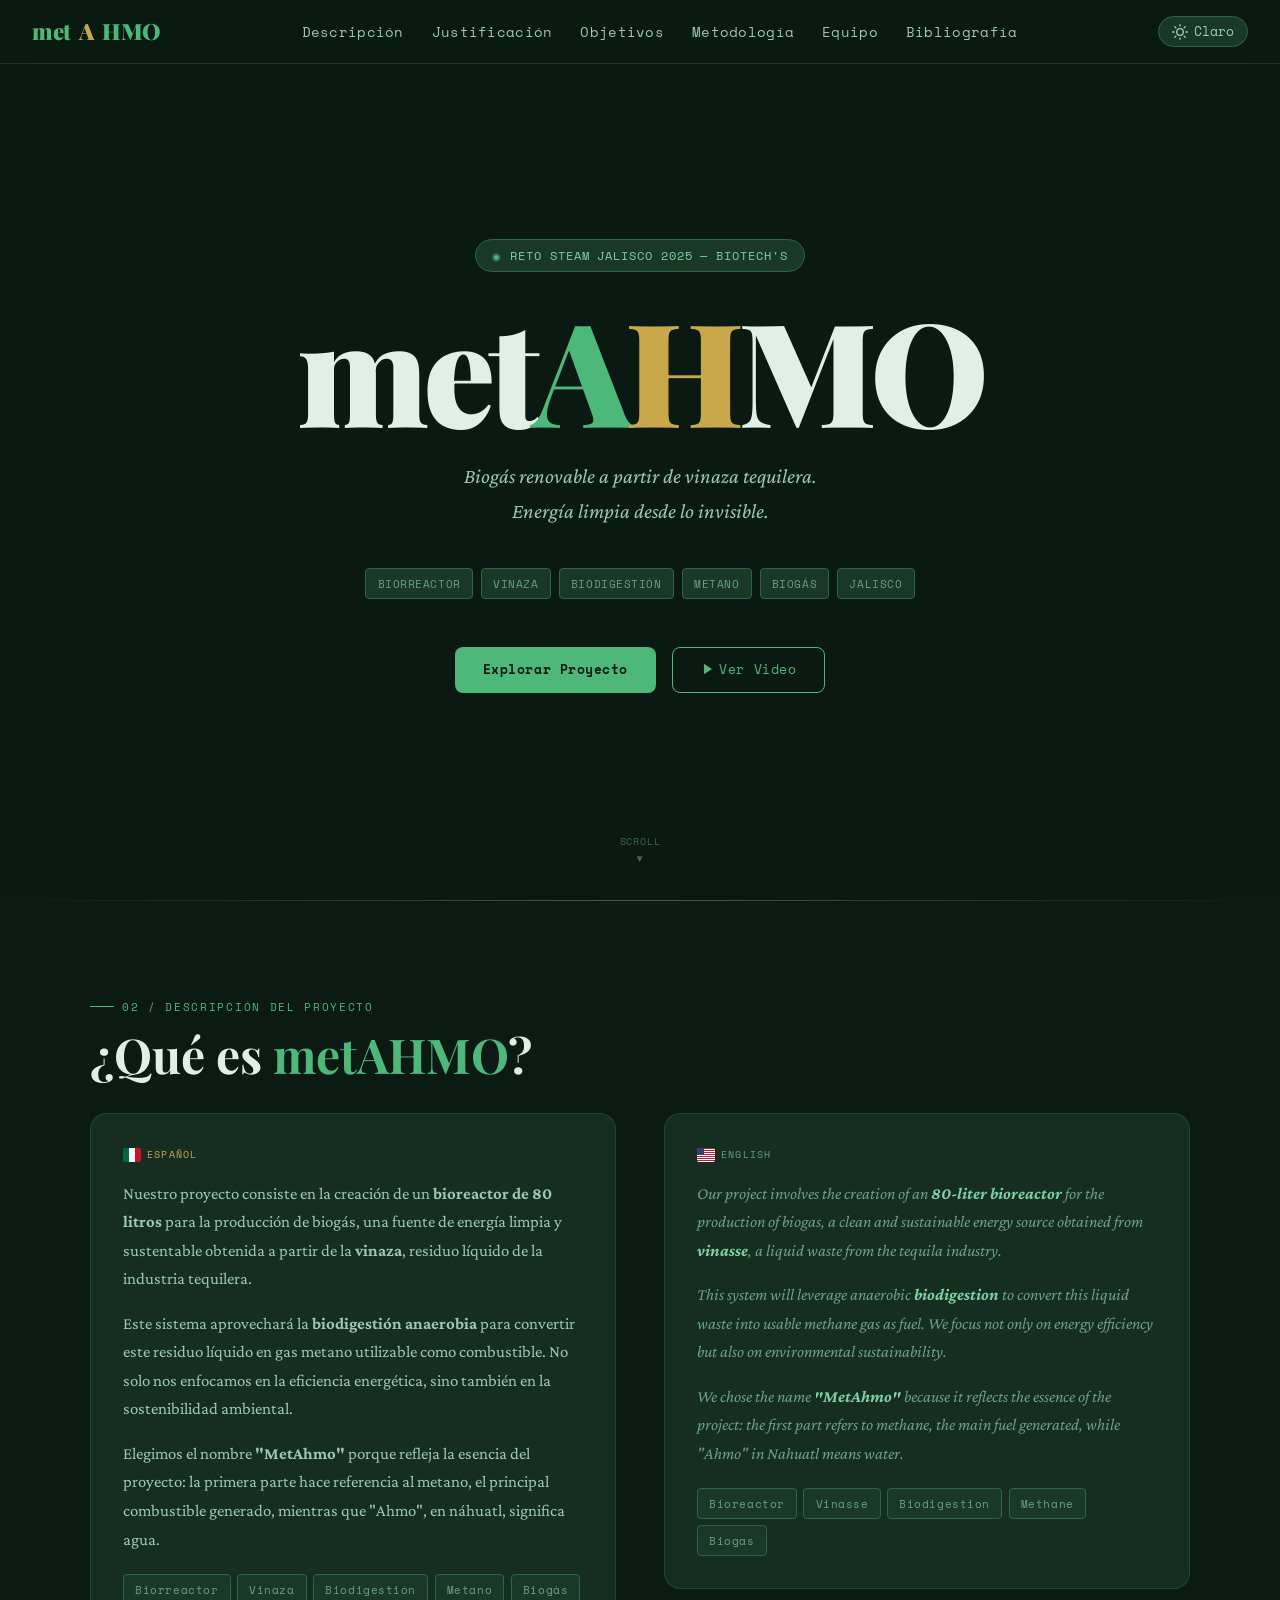
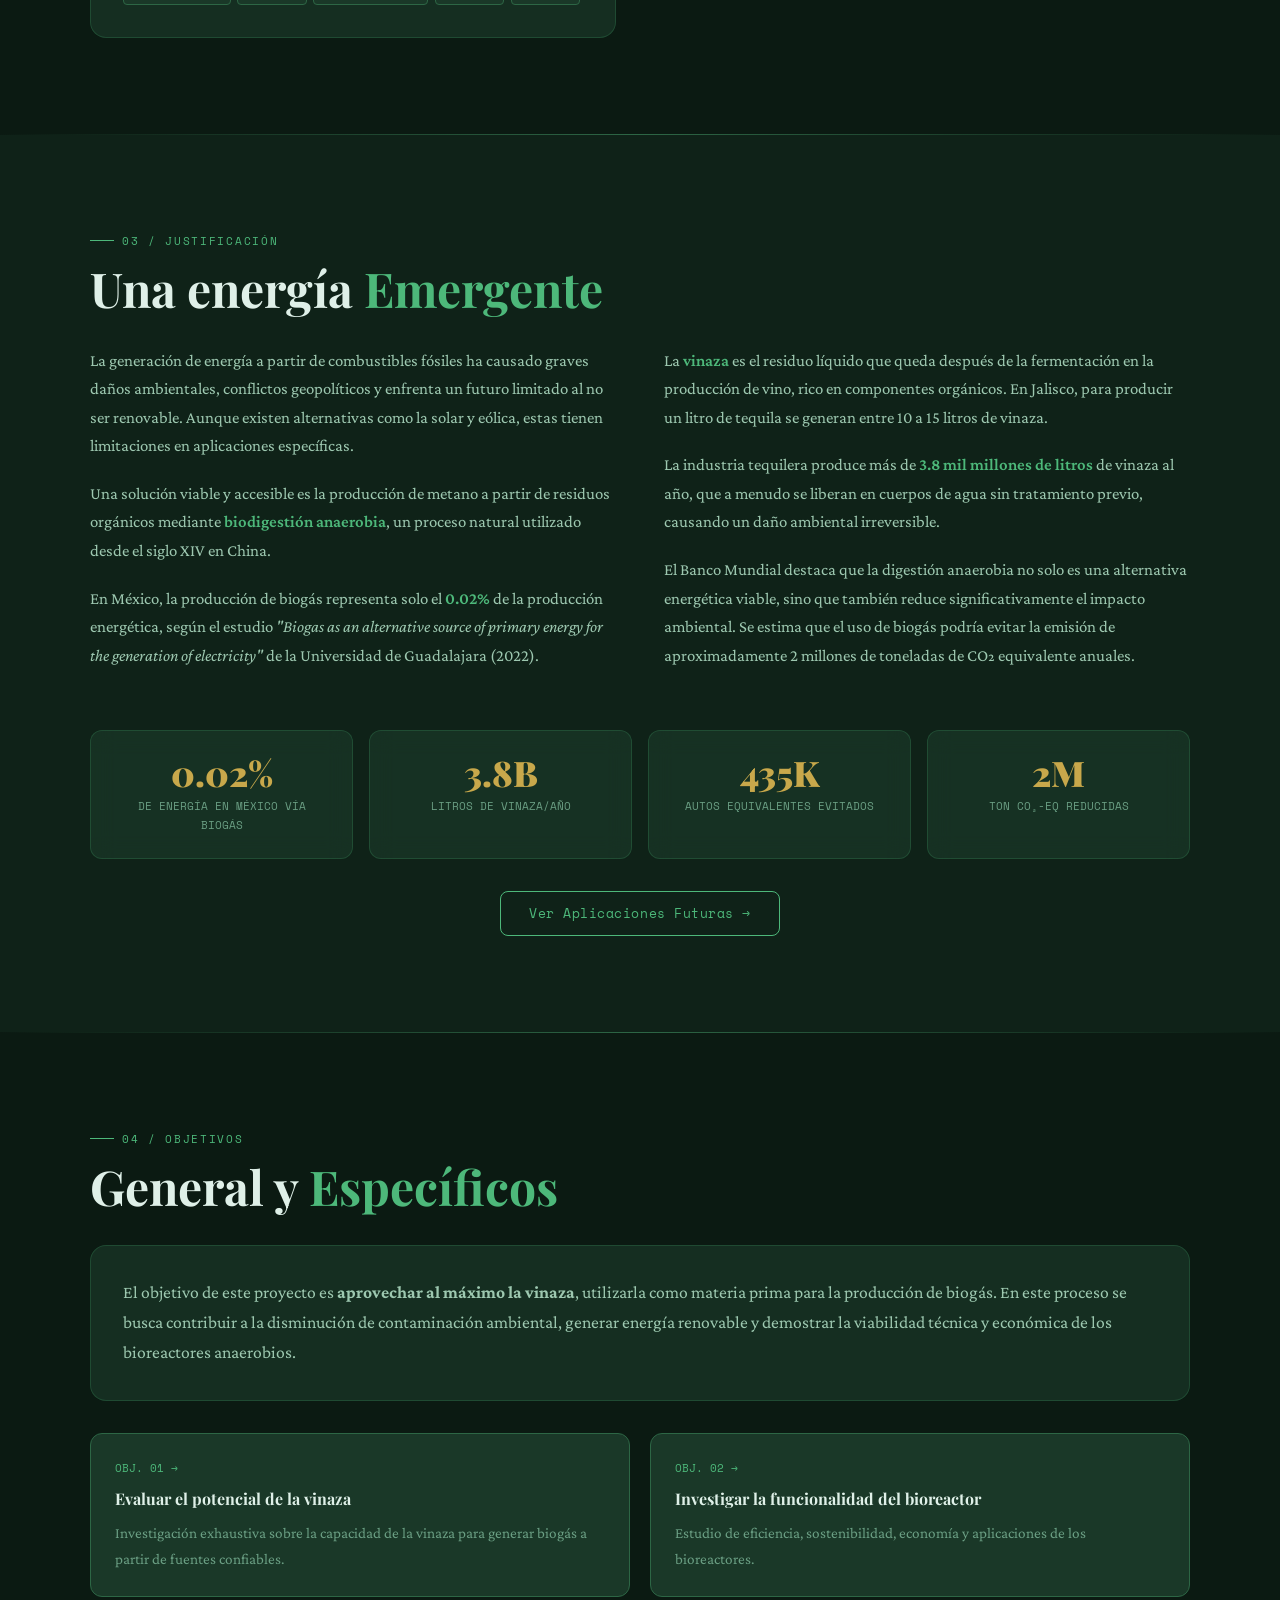
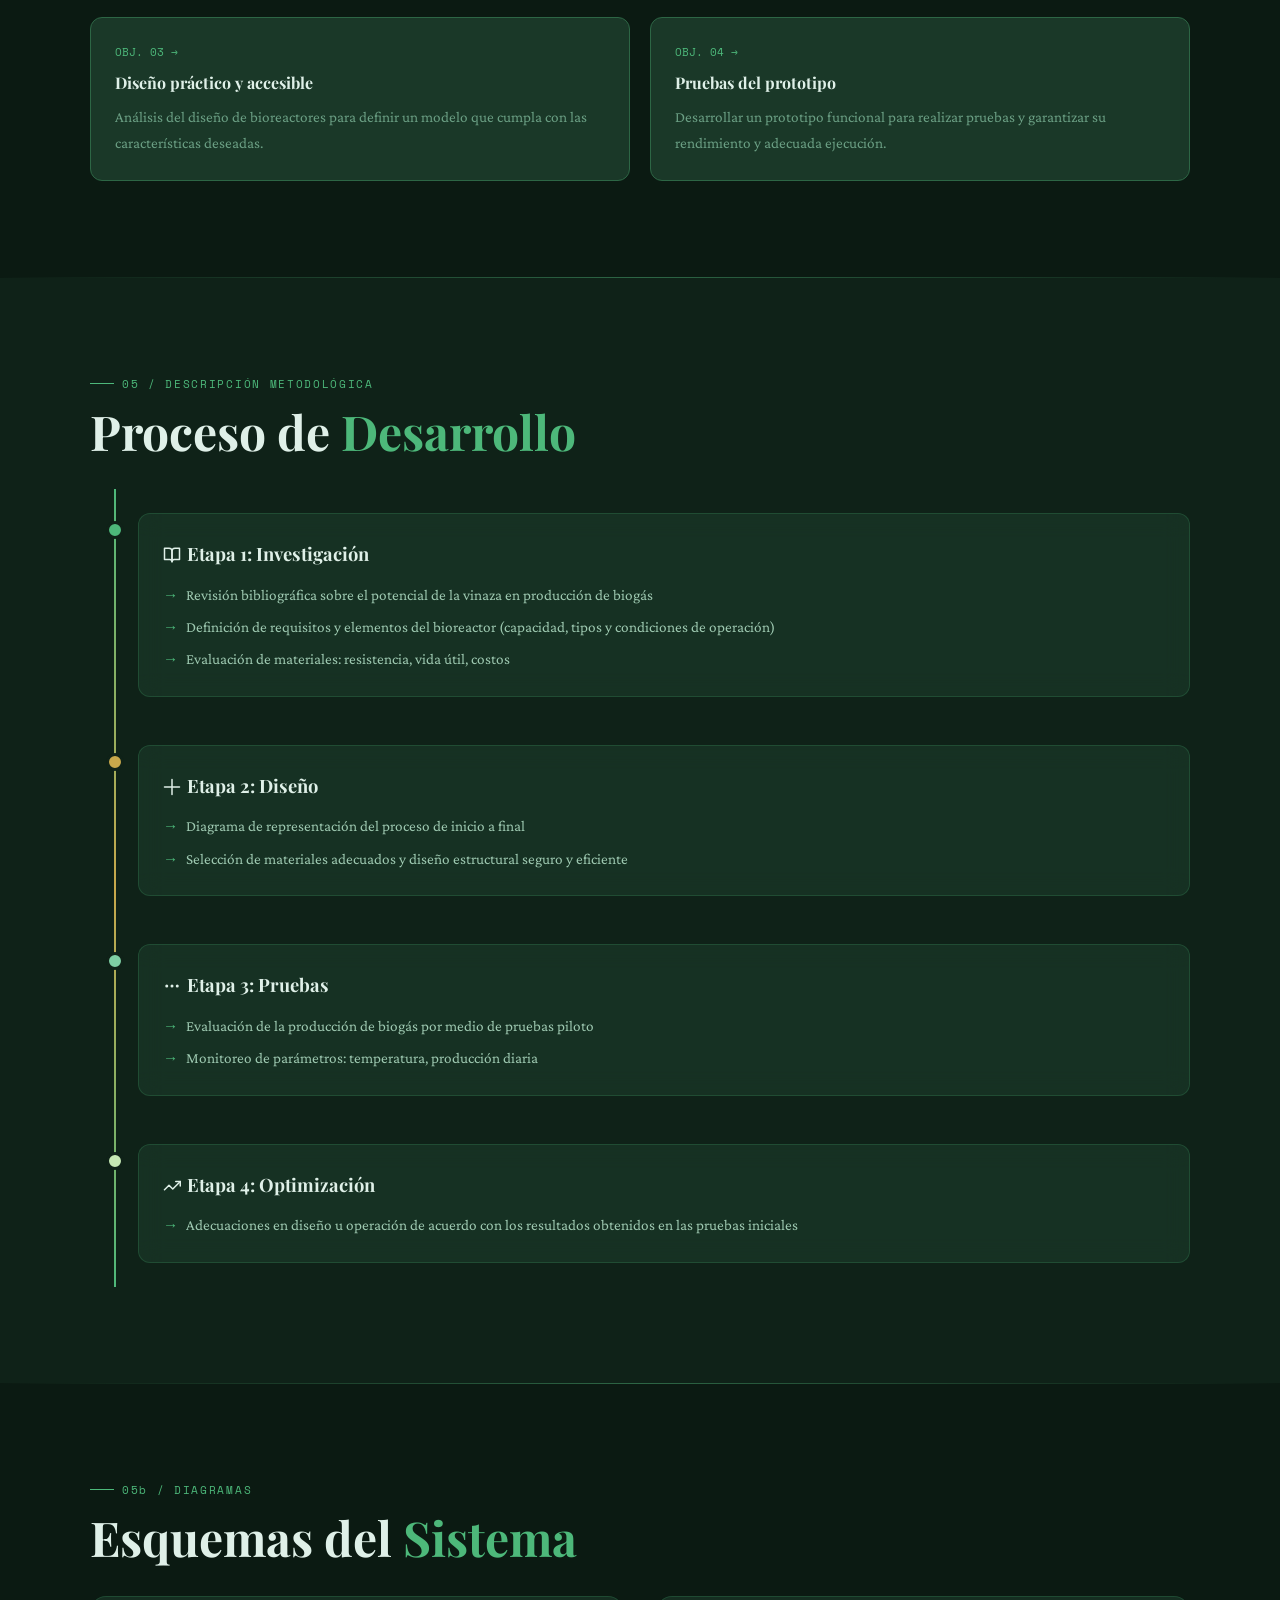
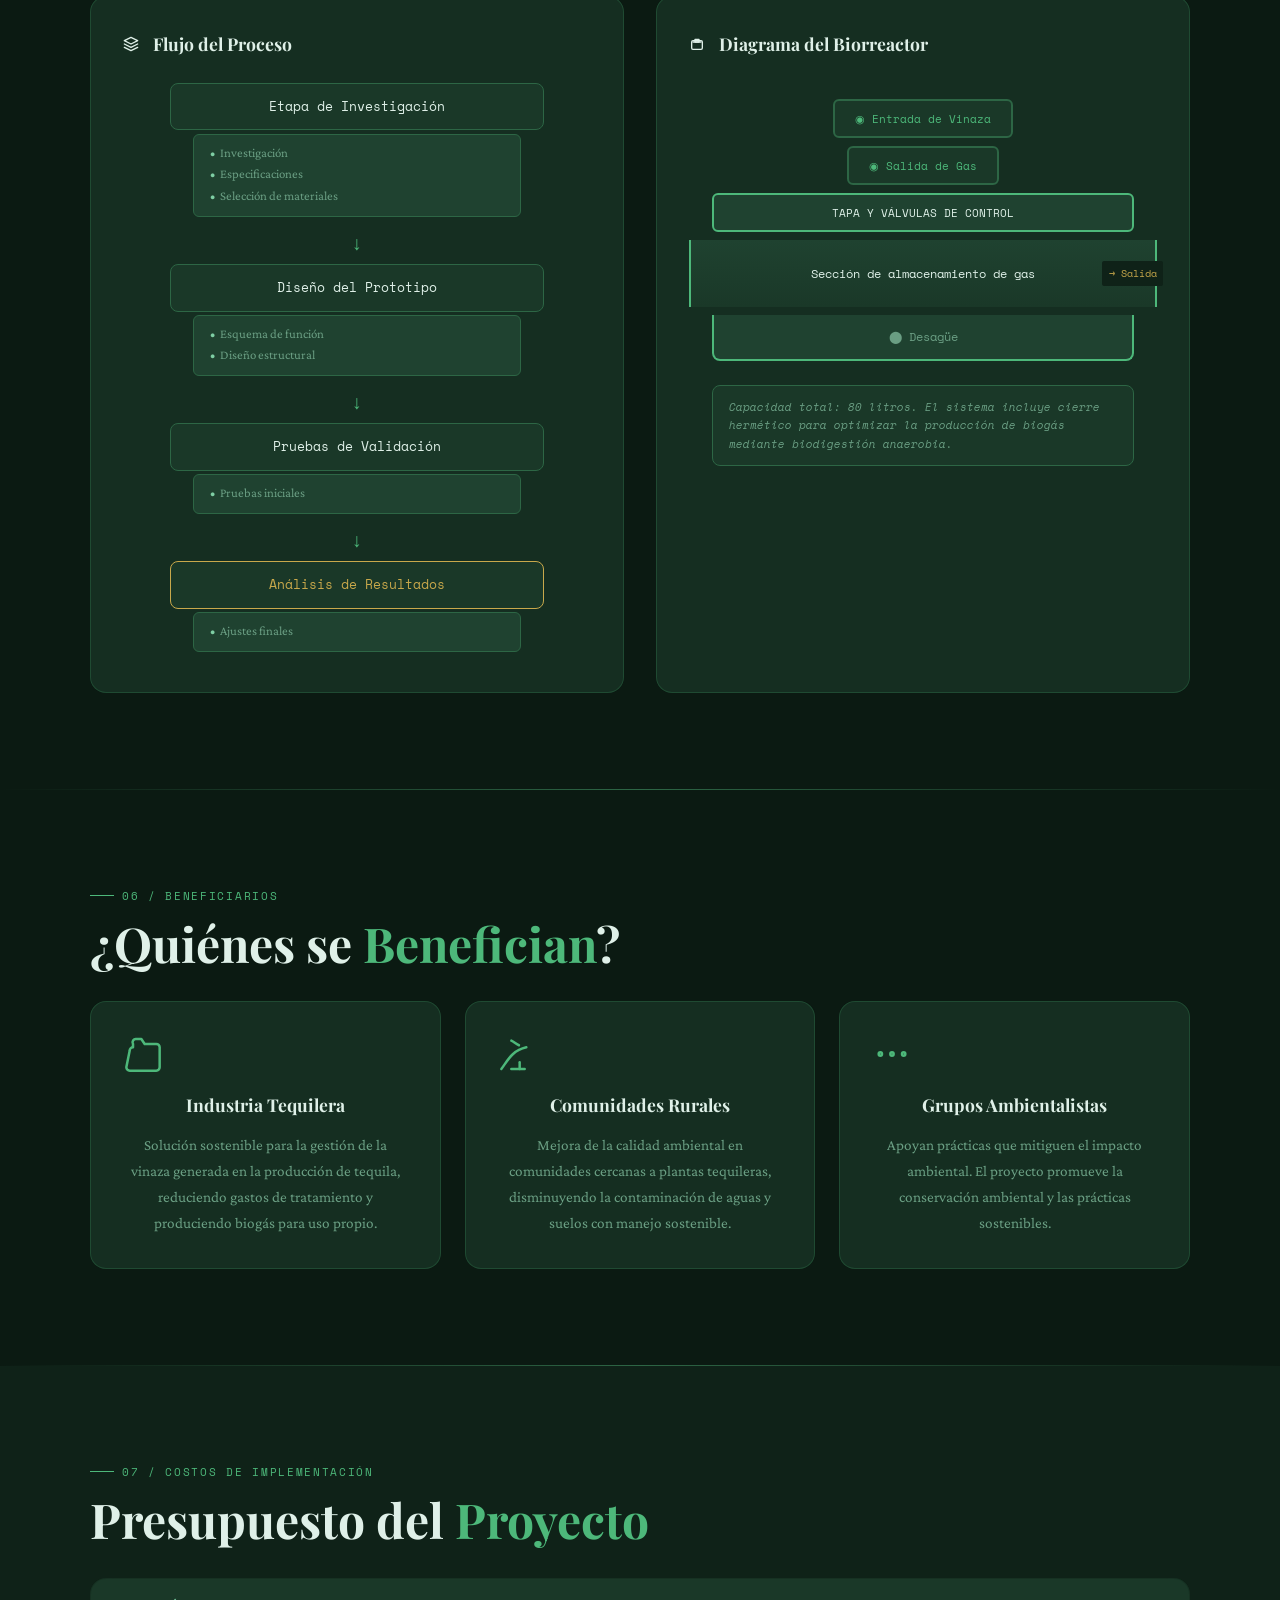
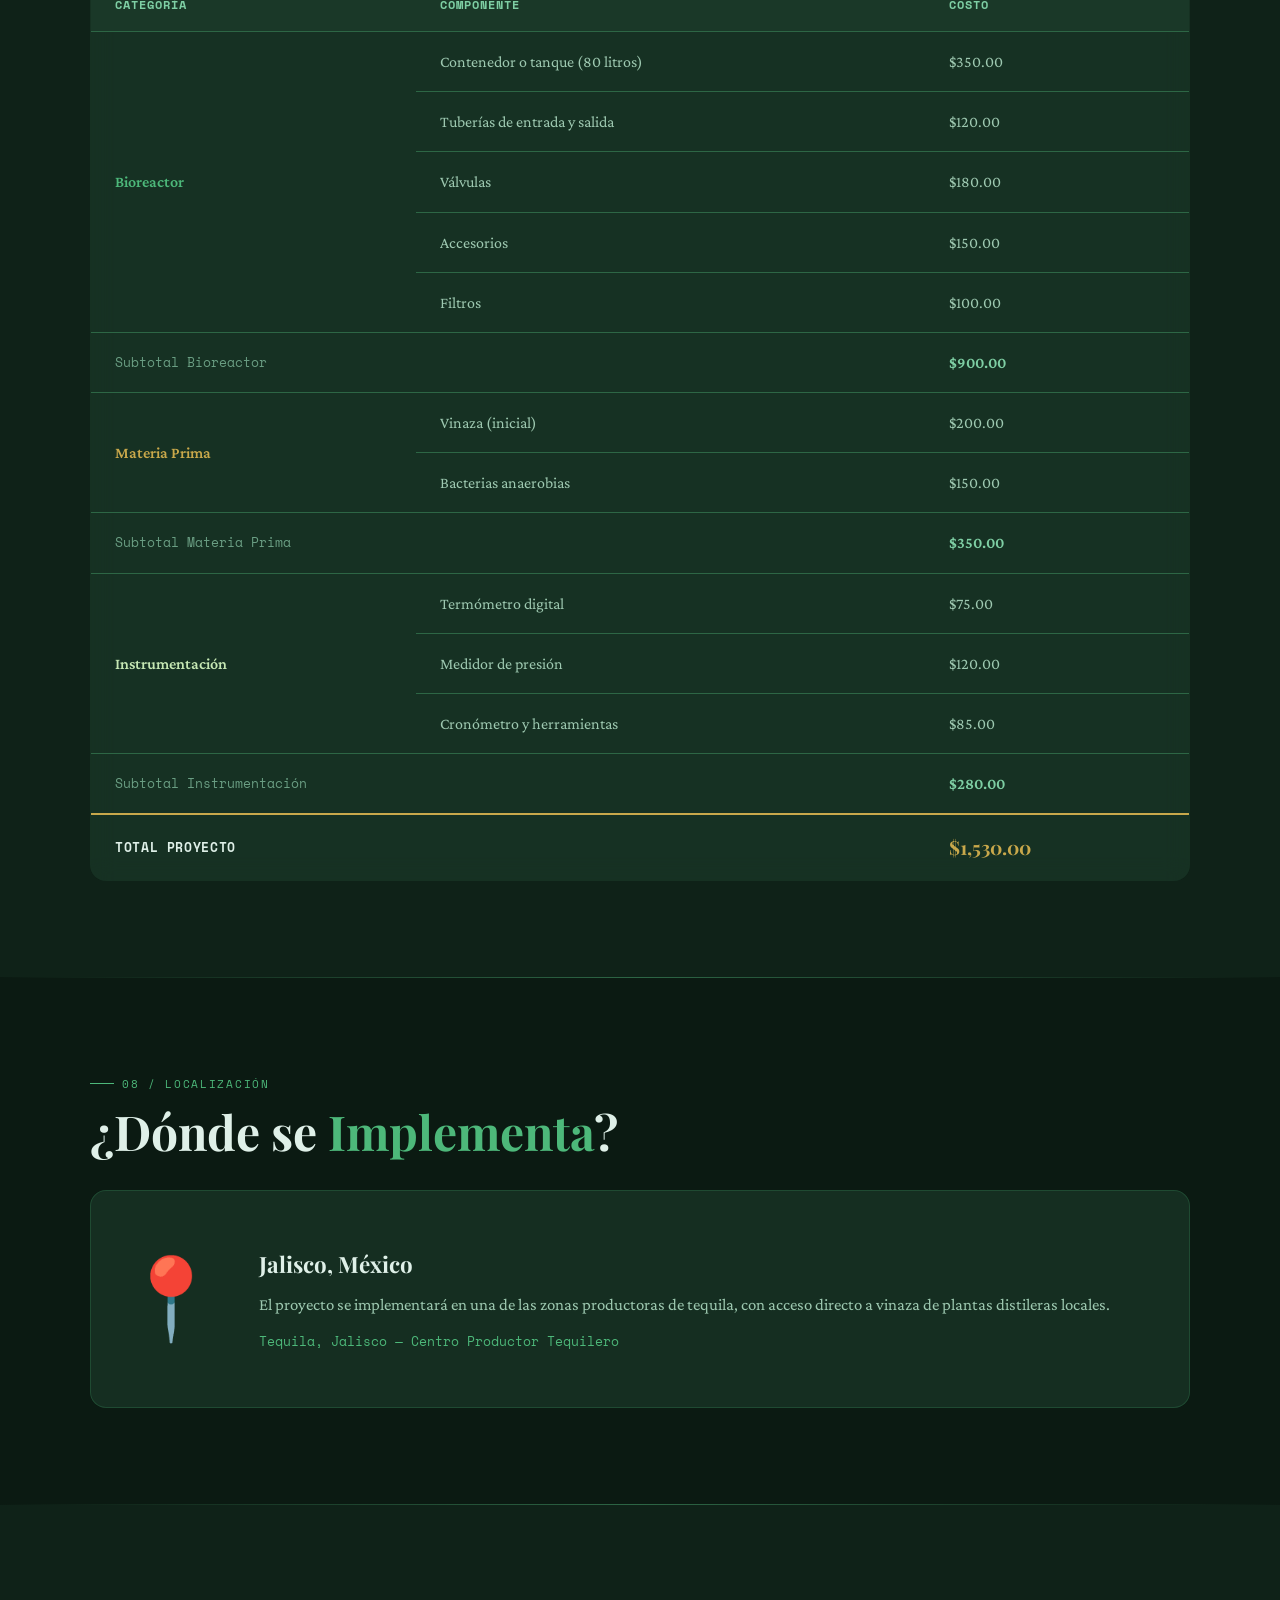
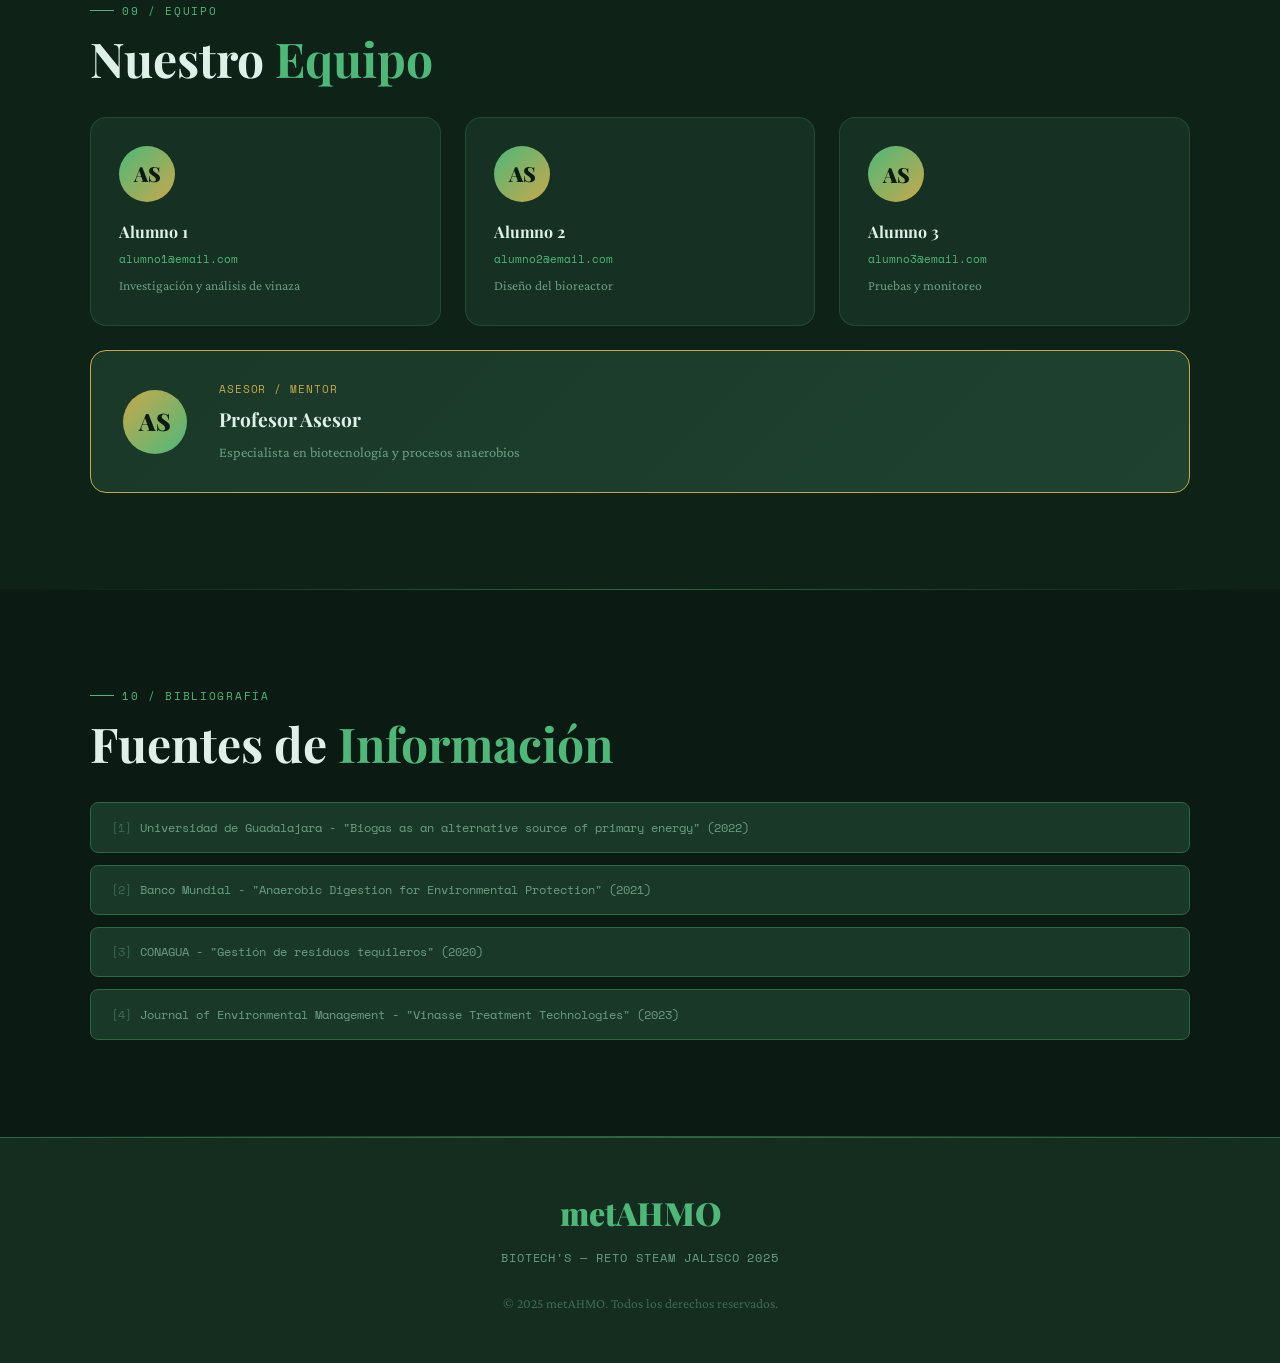
==== commit cd4a1703: "Update video source in modal to new URL" ====
--- a/index.html
+++ b/index.html
@@ -467,7 +467,7 @@
     <h2 class="modal-title">Presentación del Proyecto</h2>
     <div class="modal-sub">VIDEO — RETO STEAM JALISCO 2025</div>
     <div class="modal-body">
-      <iframe width="100%" height="315" src="https://www.youtube.com/embed/dQw4w9WgXcQ" frameborder="0" allow="accelerometer; autoplay; clipboard-write; encrypted-media; gyroscope; picture-in-picture" allowfullscreen style="border-radius:8px;"></iframe>
+      <iframe width="100%" height="315" src="https://www.youtube.com/embed/tpedhdbzDyE" frameborder="0" allow="accelerometer; autoplay; clipboard-write; encrypted-media; gyroscope; picture-in-picture" allowfullscreen style="border-radius:8px;"></iframe>
     </div>
   </div>
 </div>
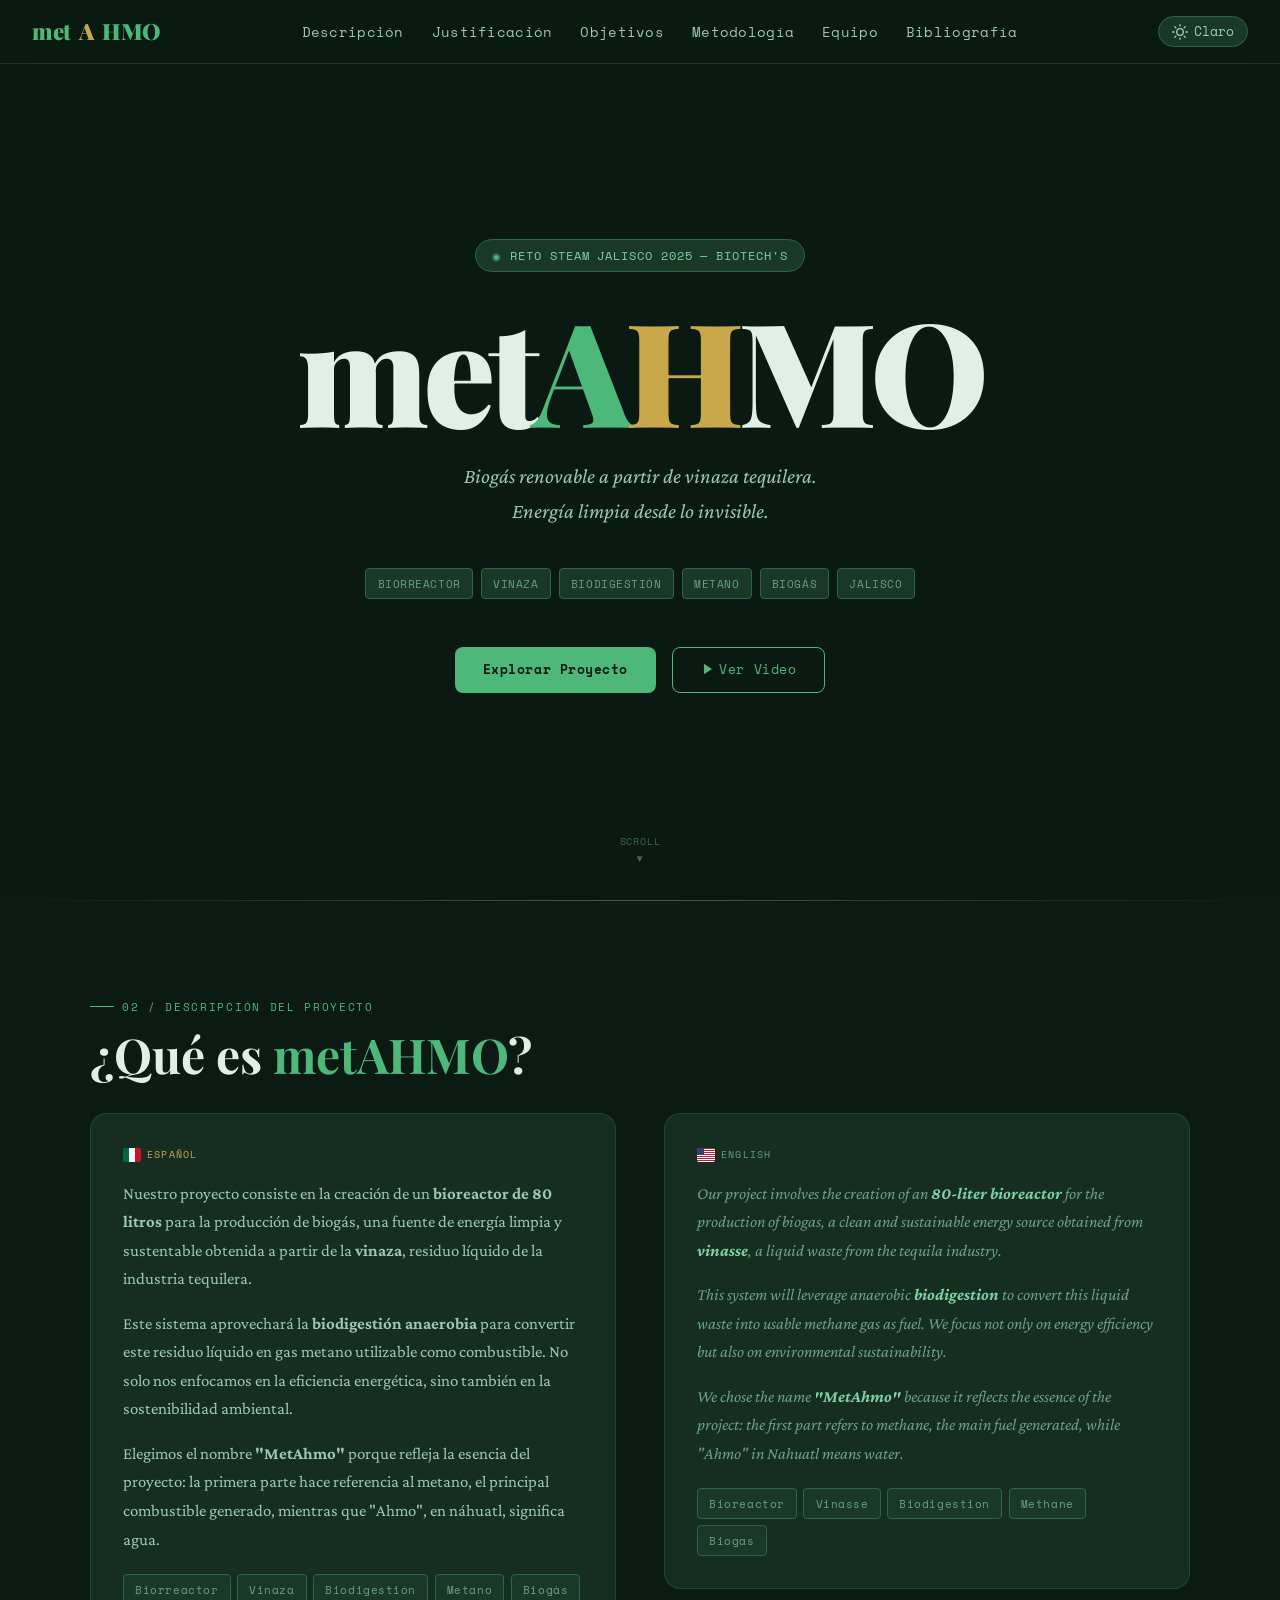
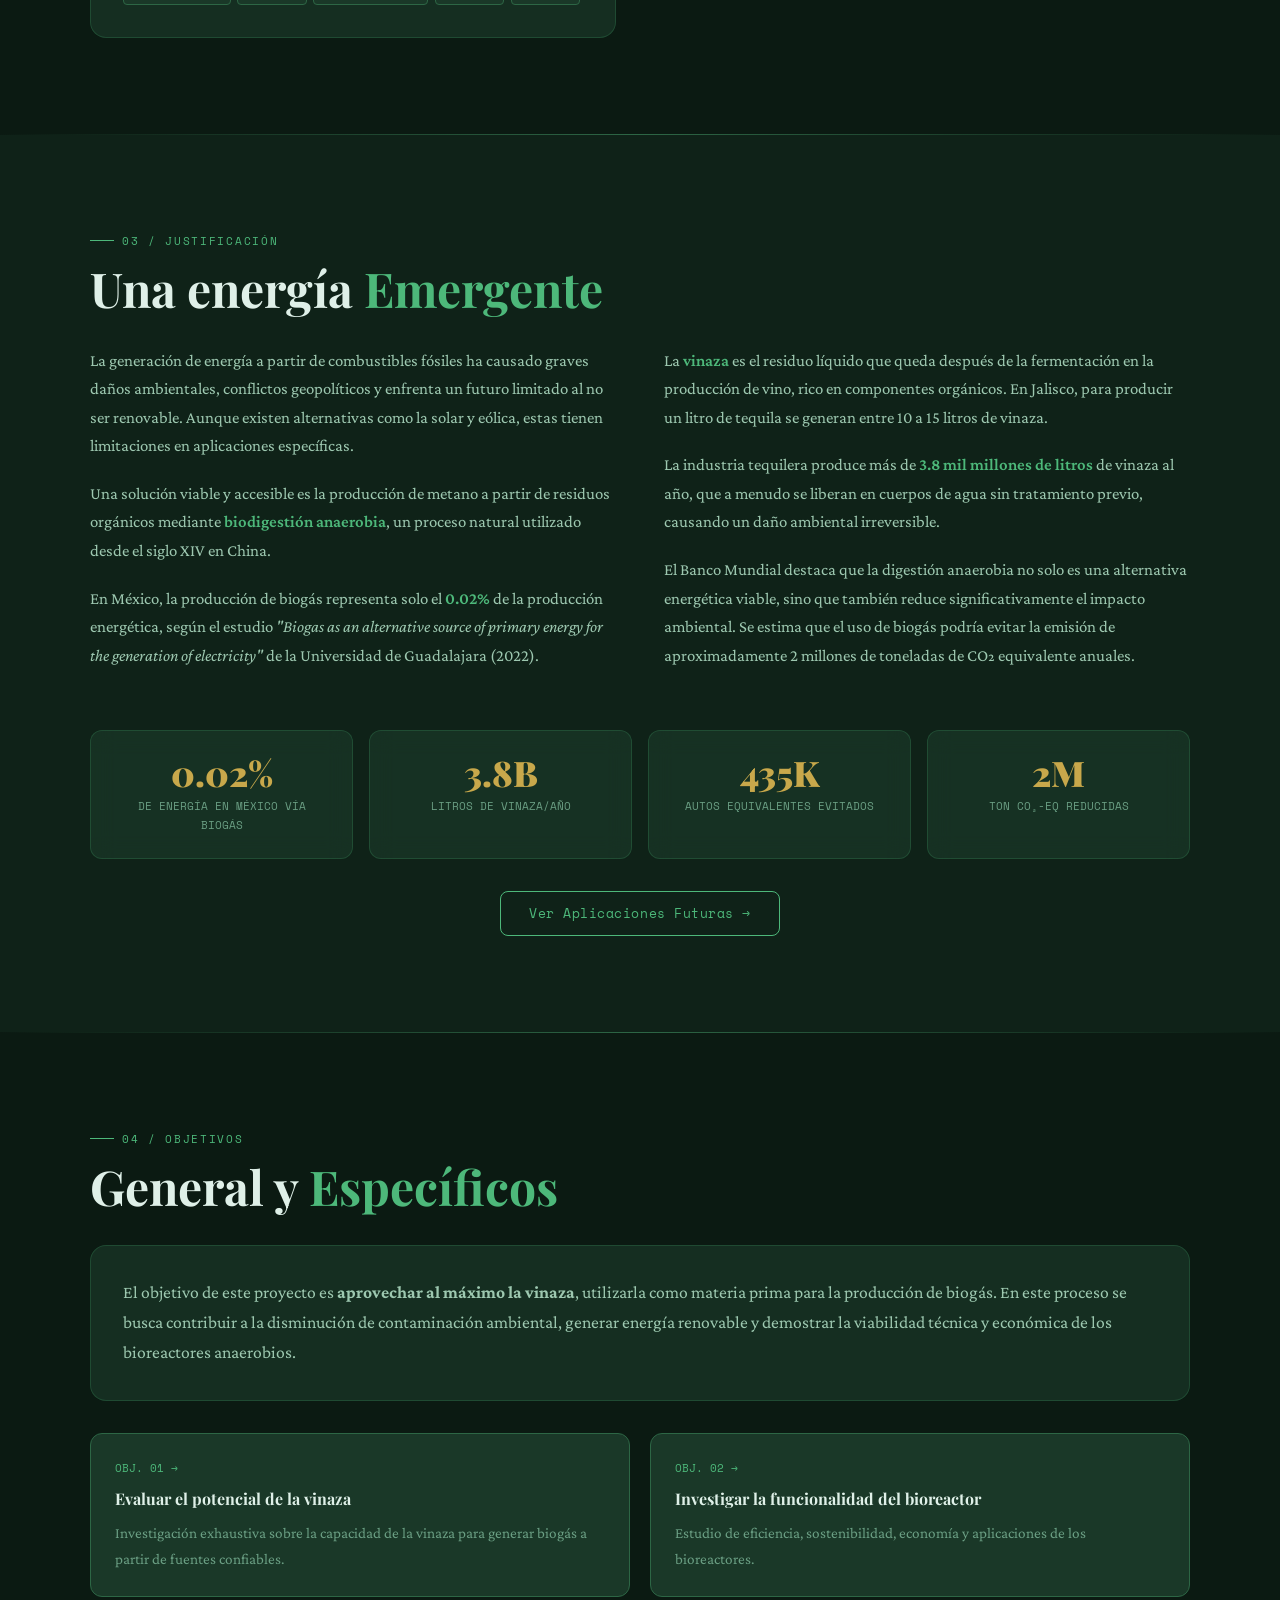
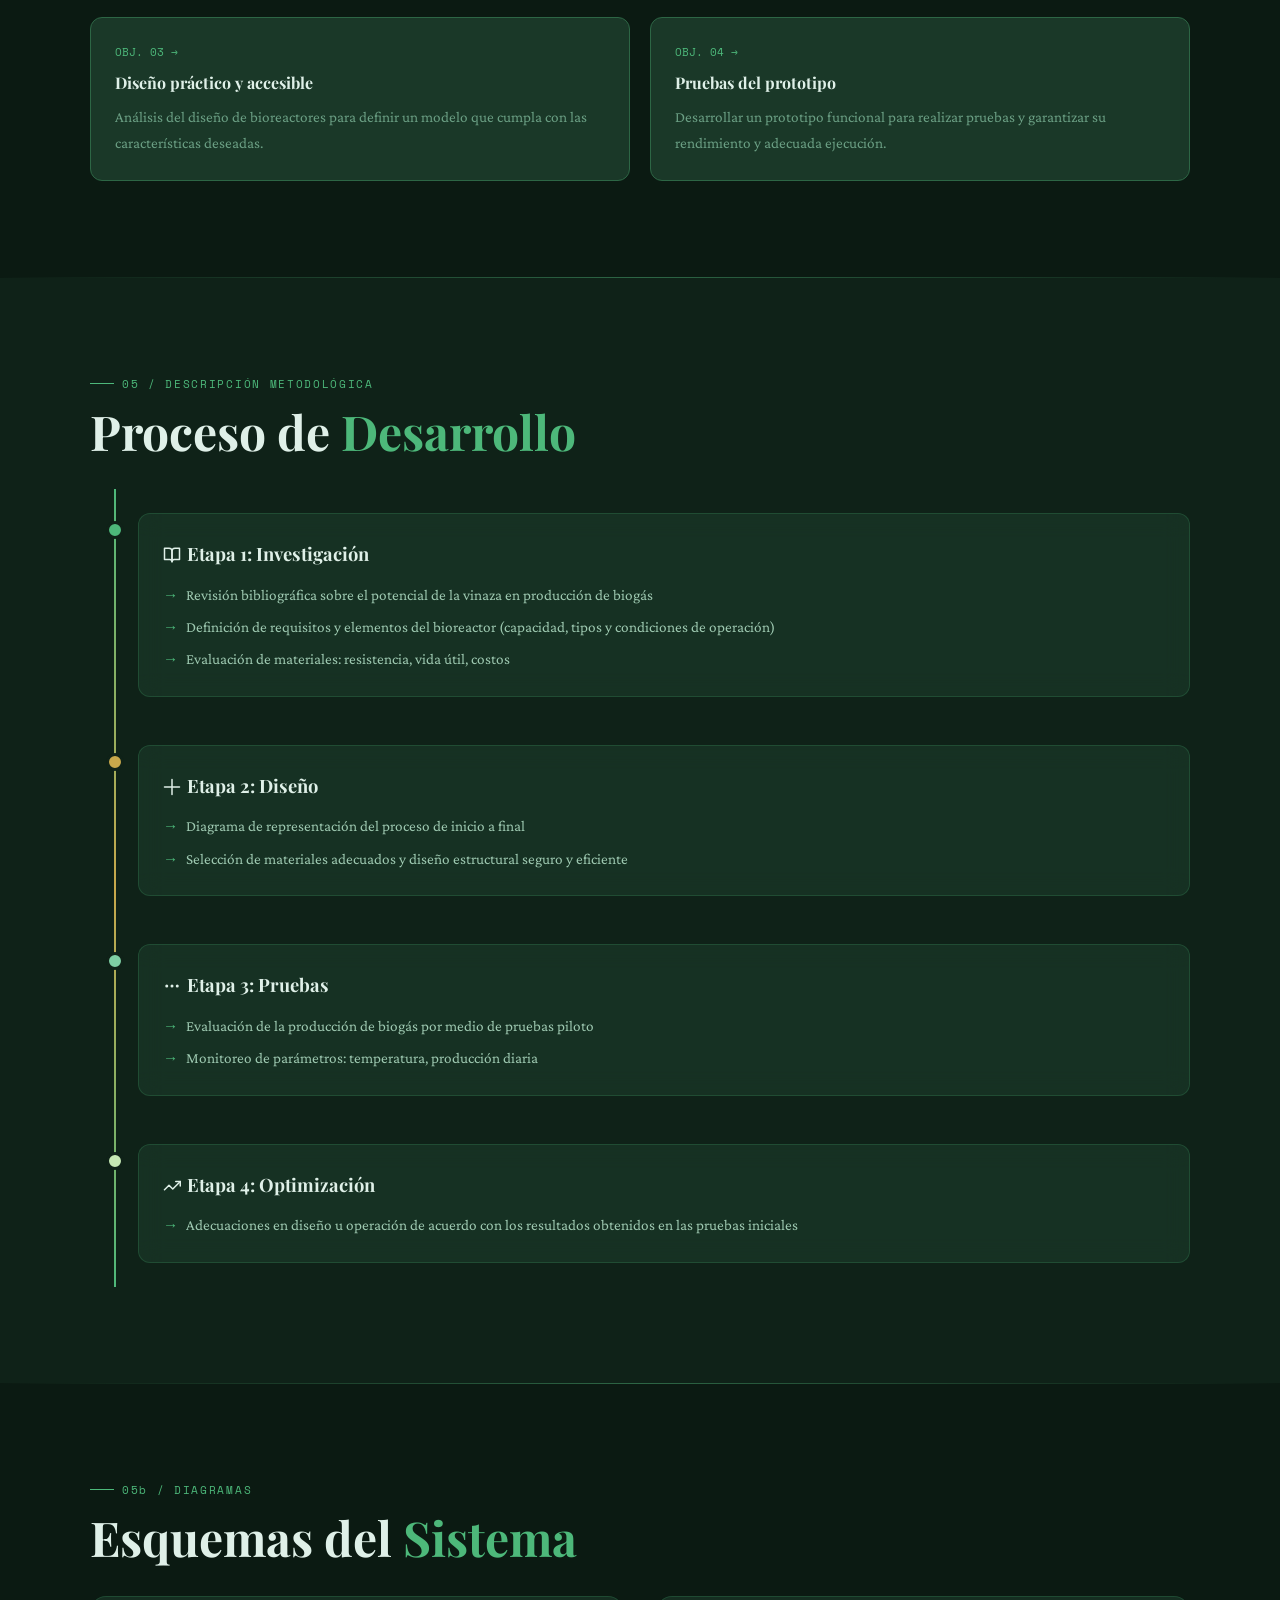
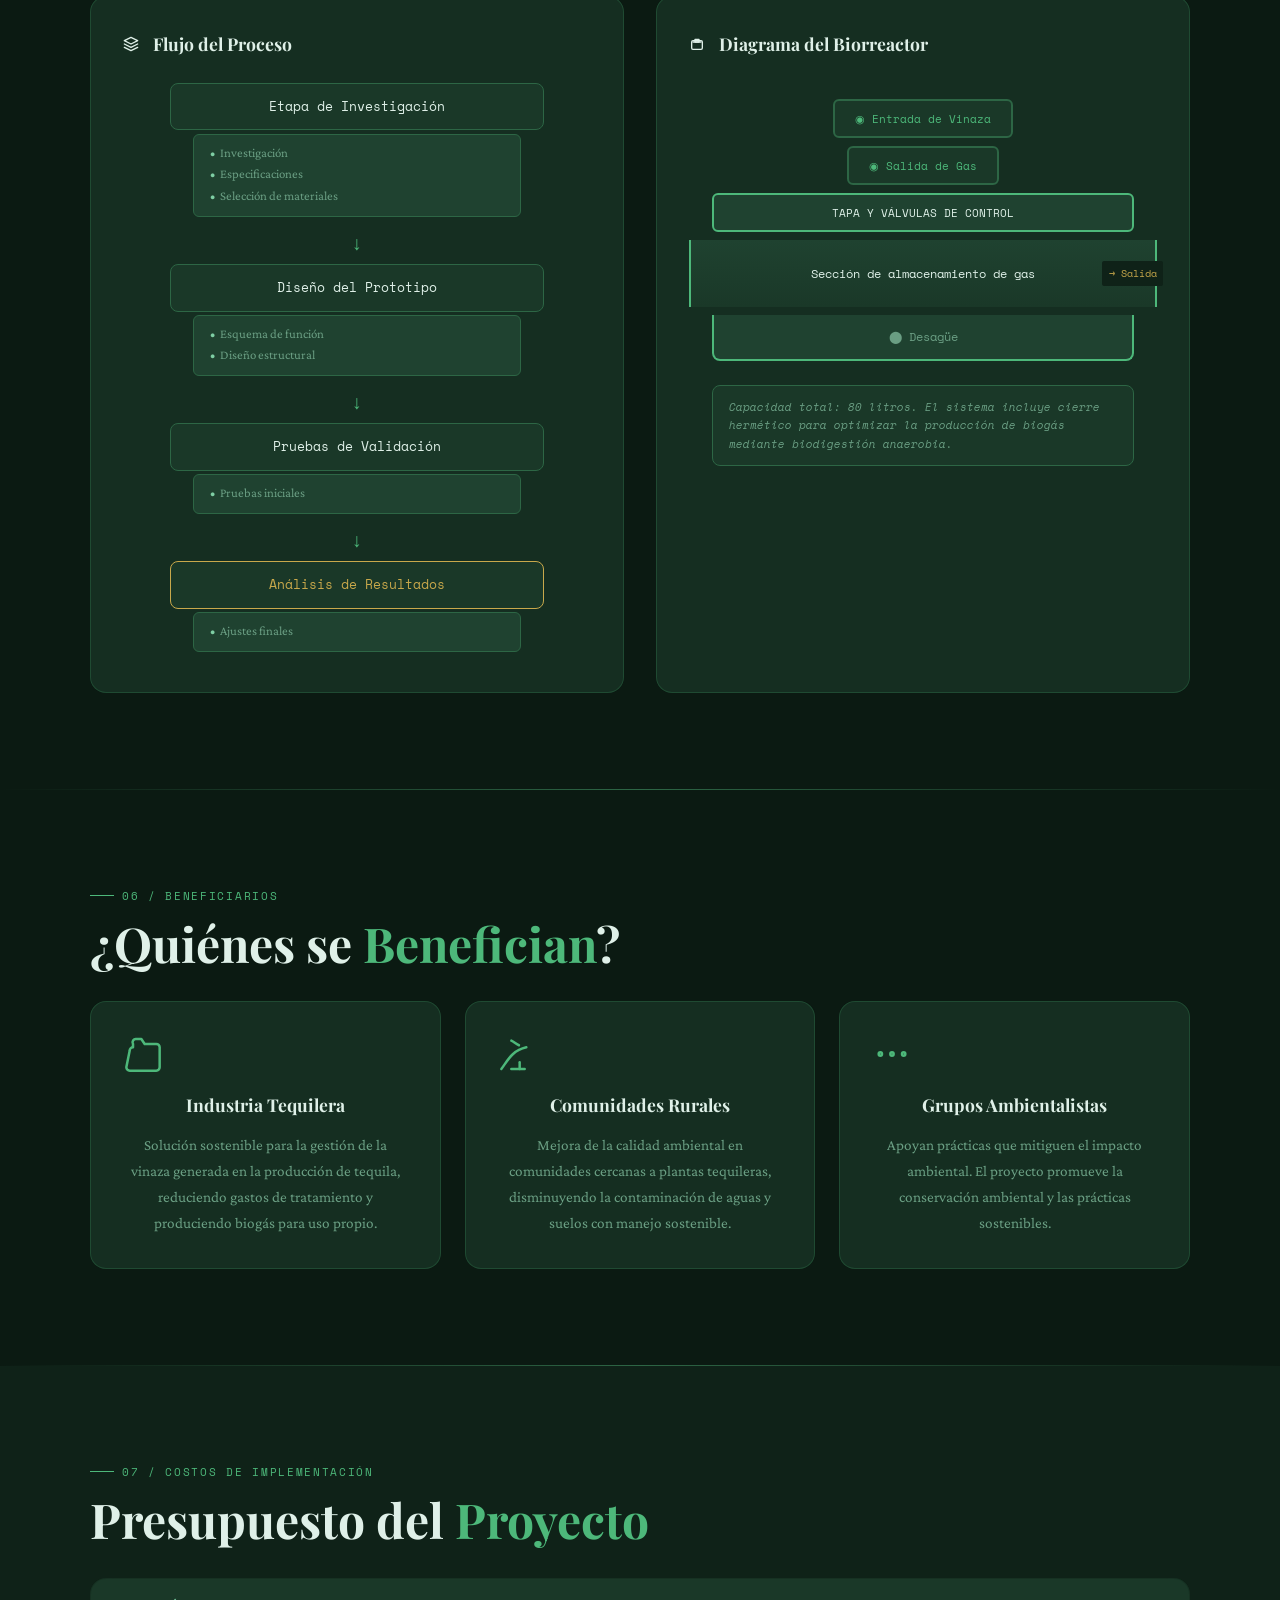
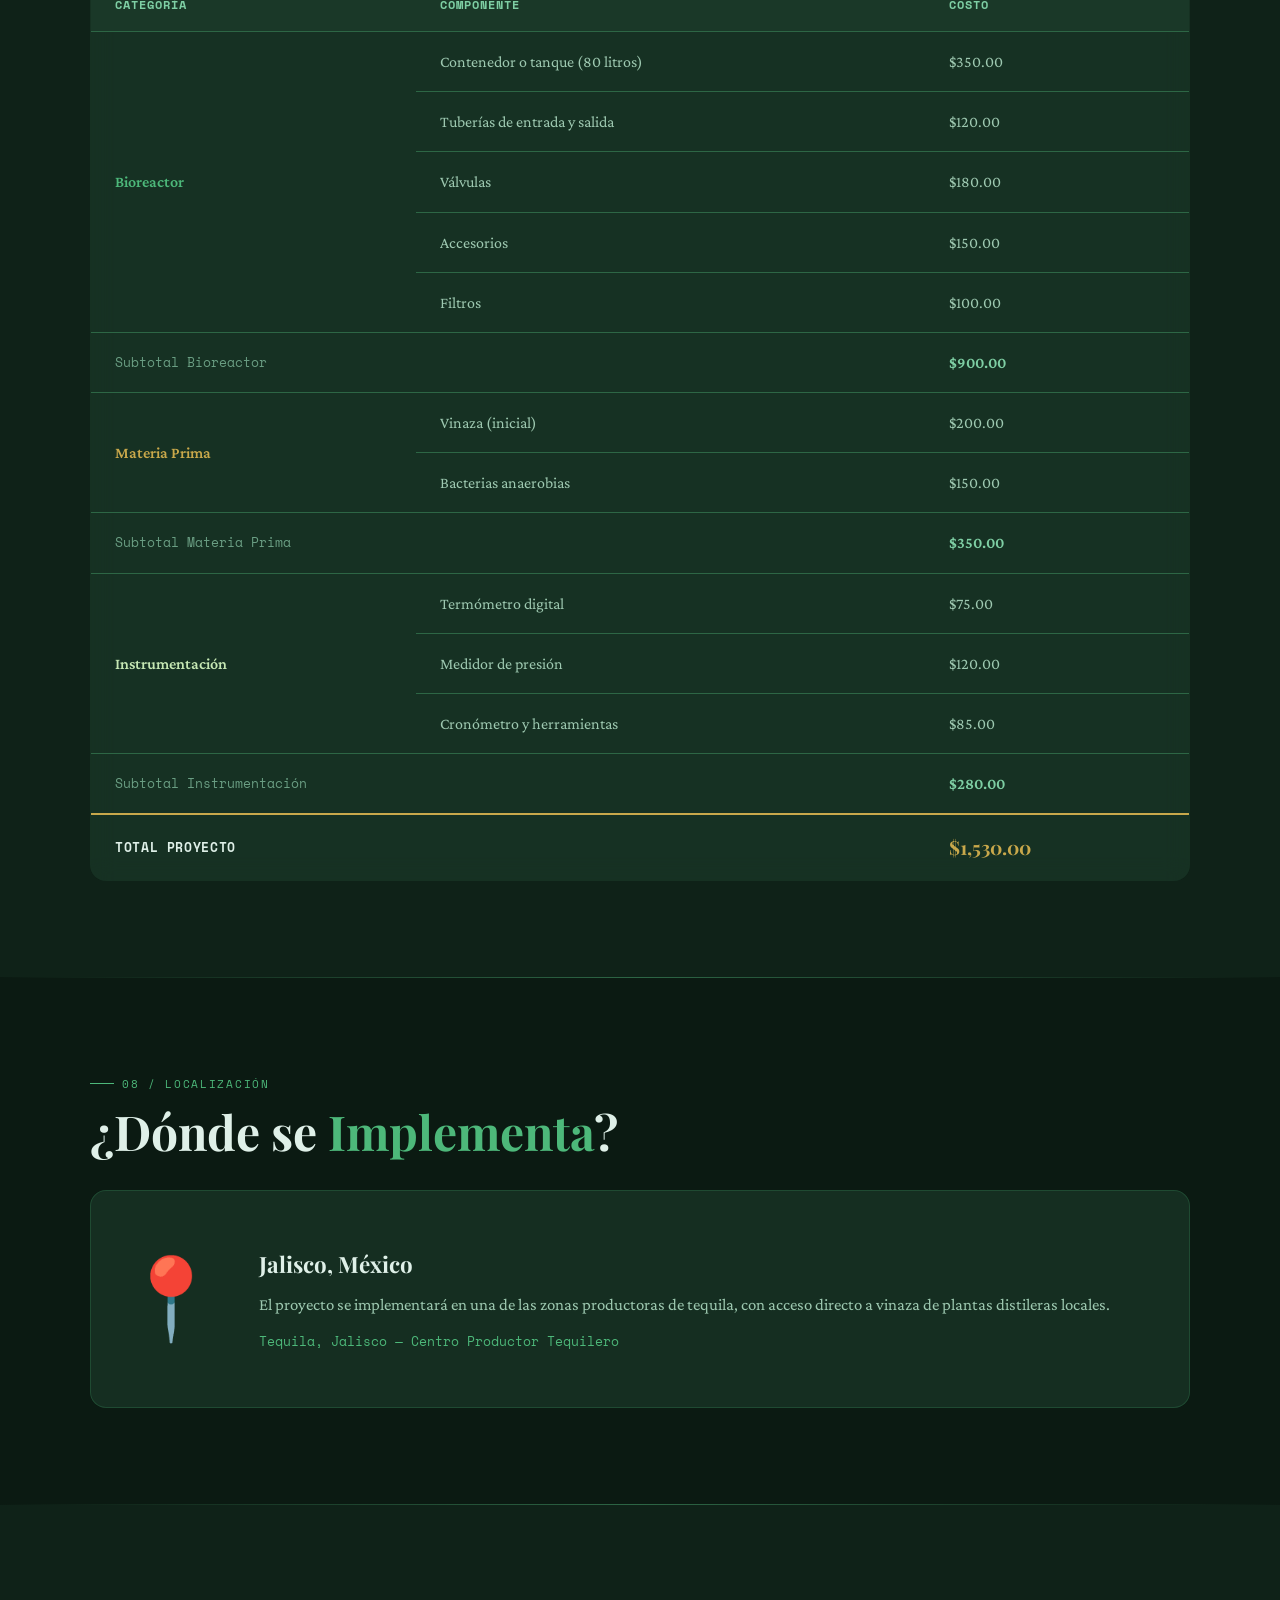
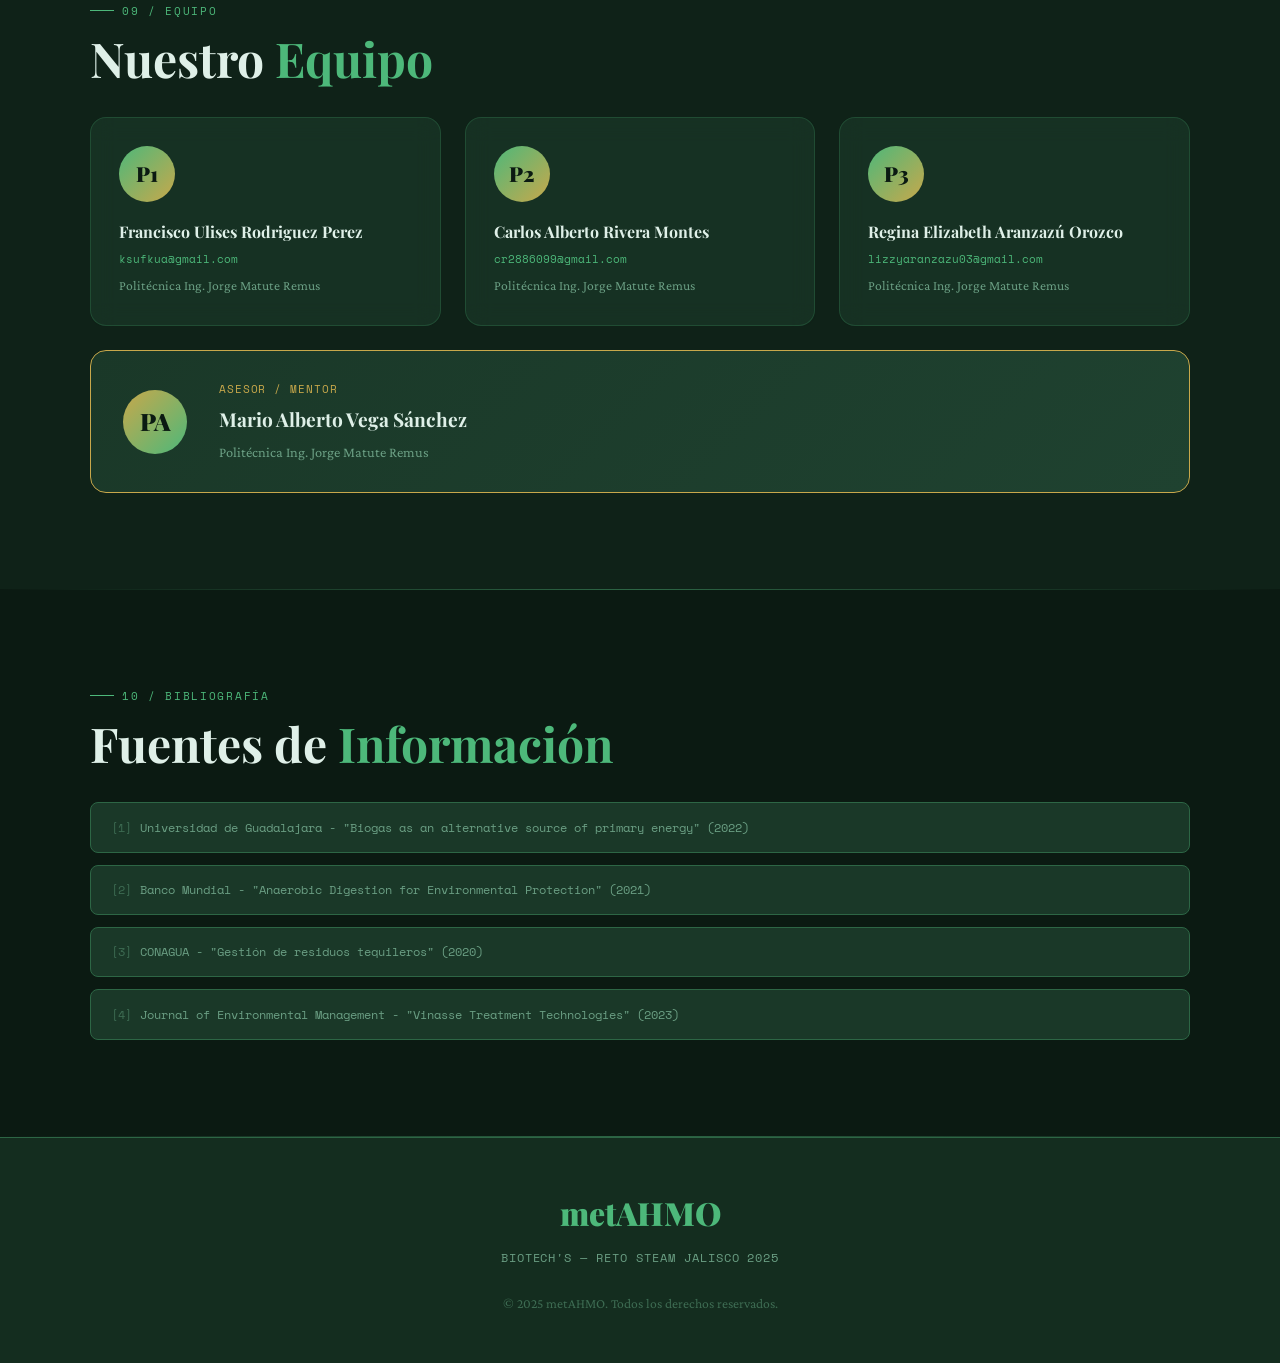
==== commit e7acf92b: "Update index.html" ====
--- a/index.html
+++ b/index.html
@@ -404,29 +404,29 @@
     <h2 class="section-title">Nuestro <em>Equipo</em></h2>
     <div class="team-grid">
       <div class="member-card">
-        <div class="member-avatar">AS</div>
-        <h3>Alumno 1</h3>
-        <div class="member-email">alumno1@email.com</div>
-        <div class="member-detail">Investigación y análisis de vinaza</div>
+        <div class="member-avatar">P1</div>
+        <h3>Francisco Ulises Rodriguez Perez</h3>
+        <div class="member-email">ksufkua@gmail.com</div>
+        <div class="member-detail">Politécnica Ing. Jorge Matute Remus</div>
       </div>
       <div class="member-card">
-        <div class="member-avatar">AS</div>
-        <h3>Alumno 2</h3>
-        <div class="member-email">alumno2@email.com</div>
-        <div class="member-detail">Diseño del bioreactor</div>
+        <div class="member-avatar">P2</div>
+        <h3>Carlos Alberto Rivera Montes</h3>
+        <div class="member-email">cr2886099@gmail.com</div>
+        <div class="member-detail">Politécnica Ing. Jorge Matute Remus</div>
       </div>
       <div class="member-card">
-        <div class="member-avatar">AS</div>
-        <h3>Alumno 3</h3>
-        <div class="member-email">alumno3@email.com</div>
-        <div class="member-detail">Pruebas y monitoreo</div>
+        <div class="member-avatar">P3</div>
+        <h3>Regina Elizabeth Aranzazú Orozco</h3>
+        <div class="member-email">lizzyaranzazu03@gmail.com</div>
+        <div class="member-detail">Politécnica Ing. Jorge Matute Remus</div>
       </div>
       <div class="advisor-card">
-        <div class="advisor-avatar">AS</div>
+        <div class="advisor-avatar">PA</div>
         <div class="advisor-info">
           <div class="role">ASESOR / MENTOR</div>
-          <h3>Profesor Asesor</h3>
-          <p>Especialista en biotecnología y procesos anaerobios</p>
+          <h3>Mario Alberto Vega Sánchez</h3>
+          <p>Politécnica Ing. Jorge Matute Remus</p>
         </div>
       </div>
     </div>
